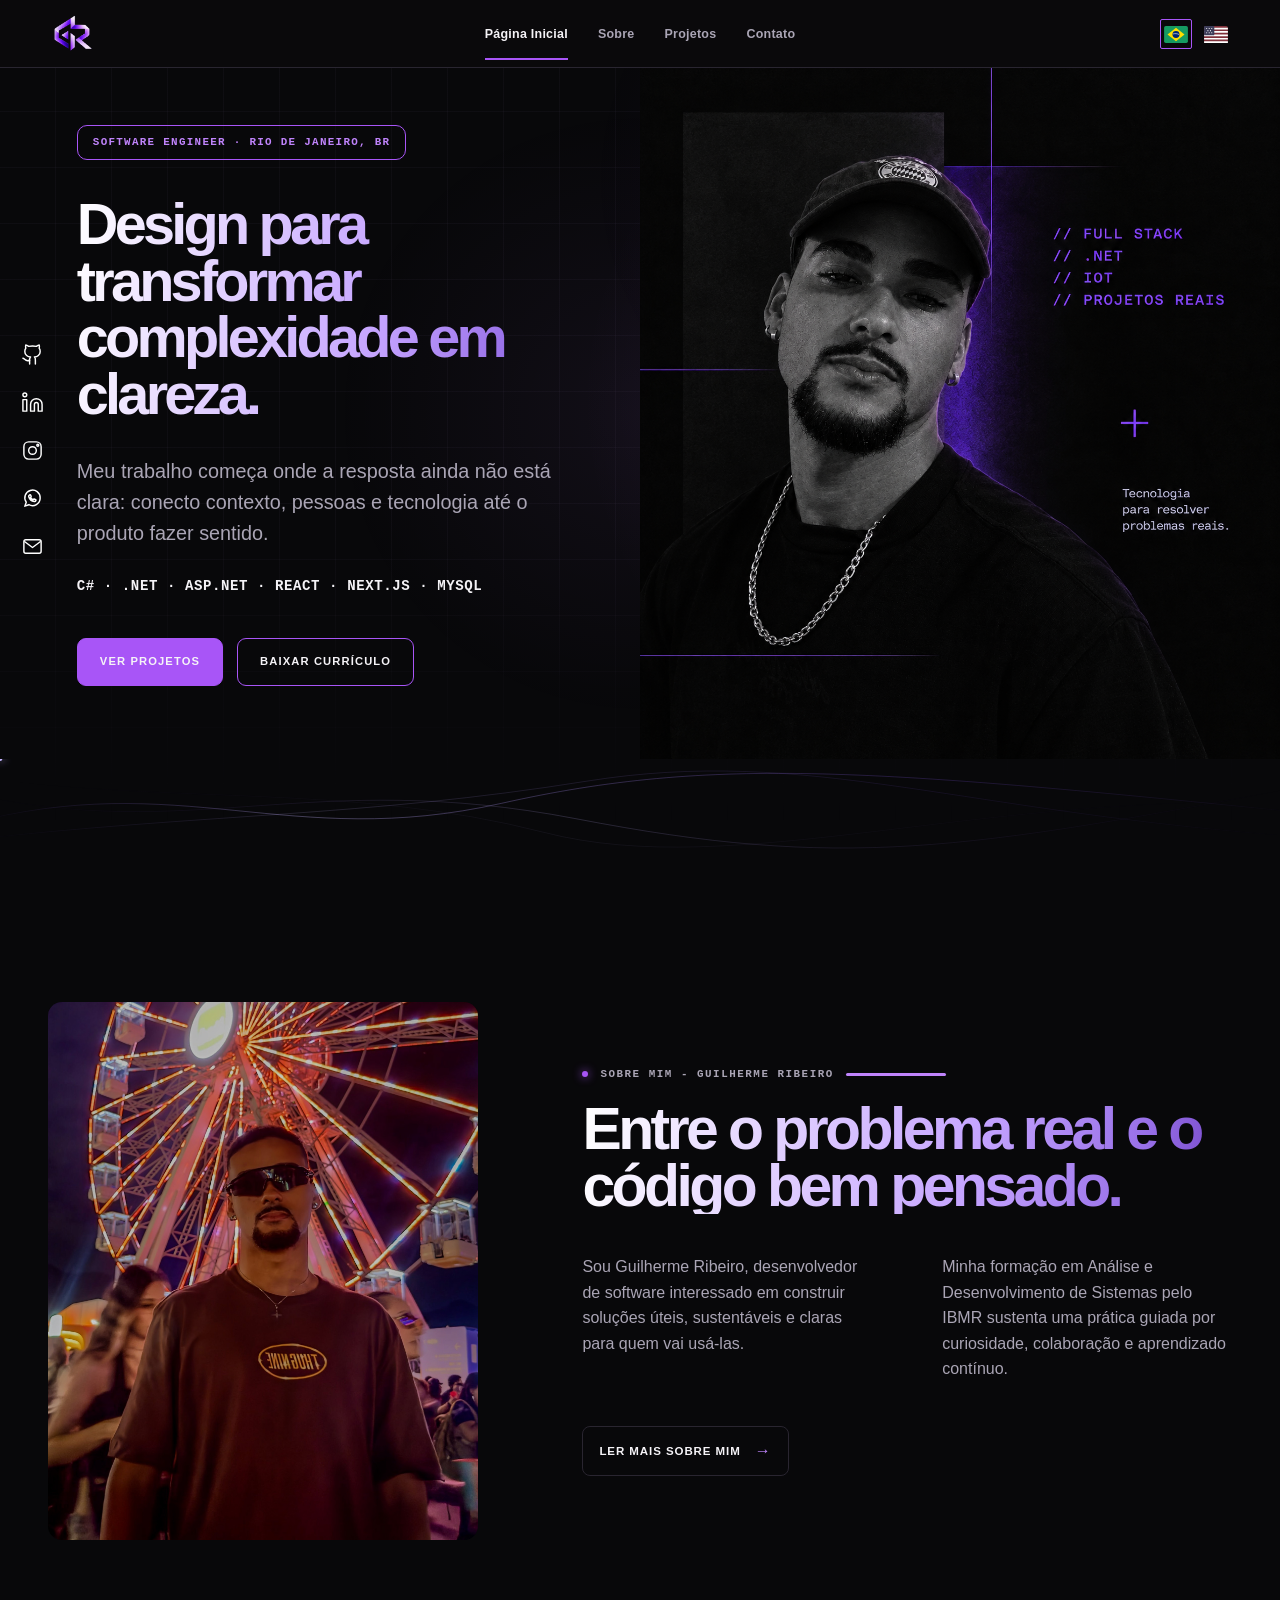
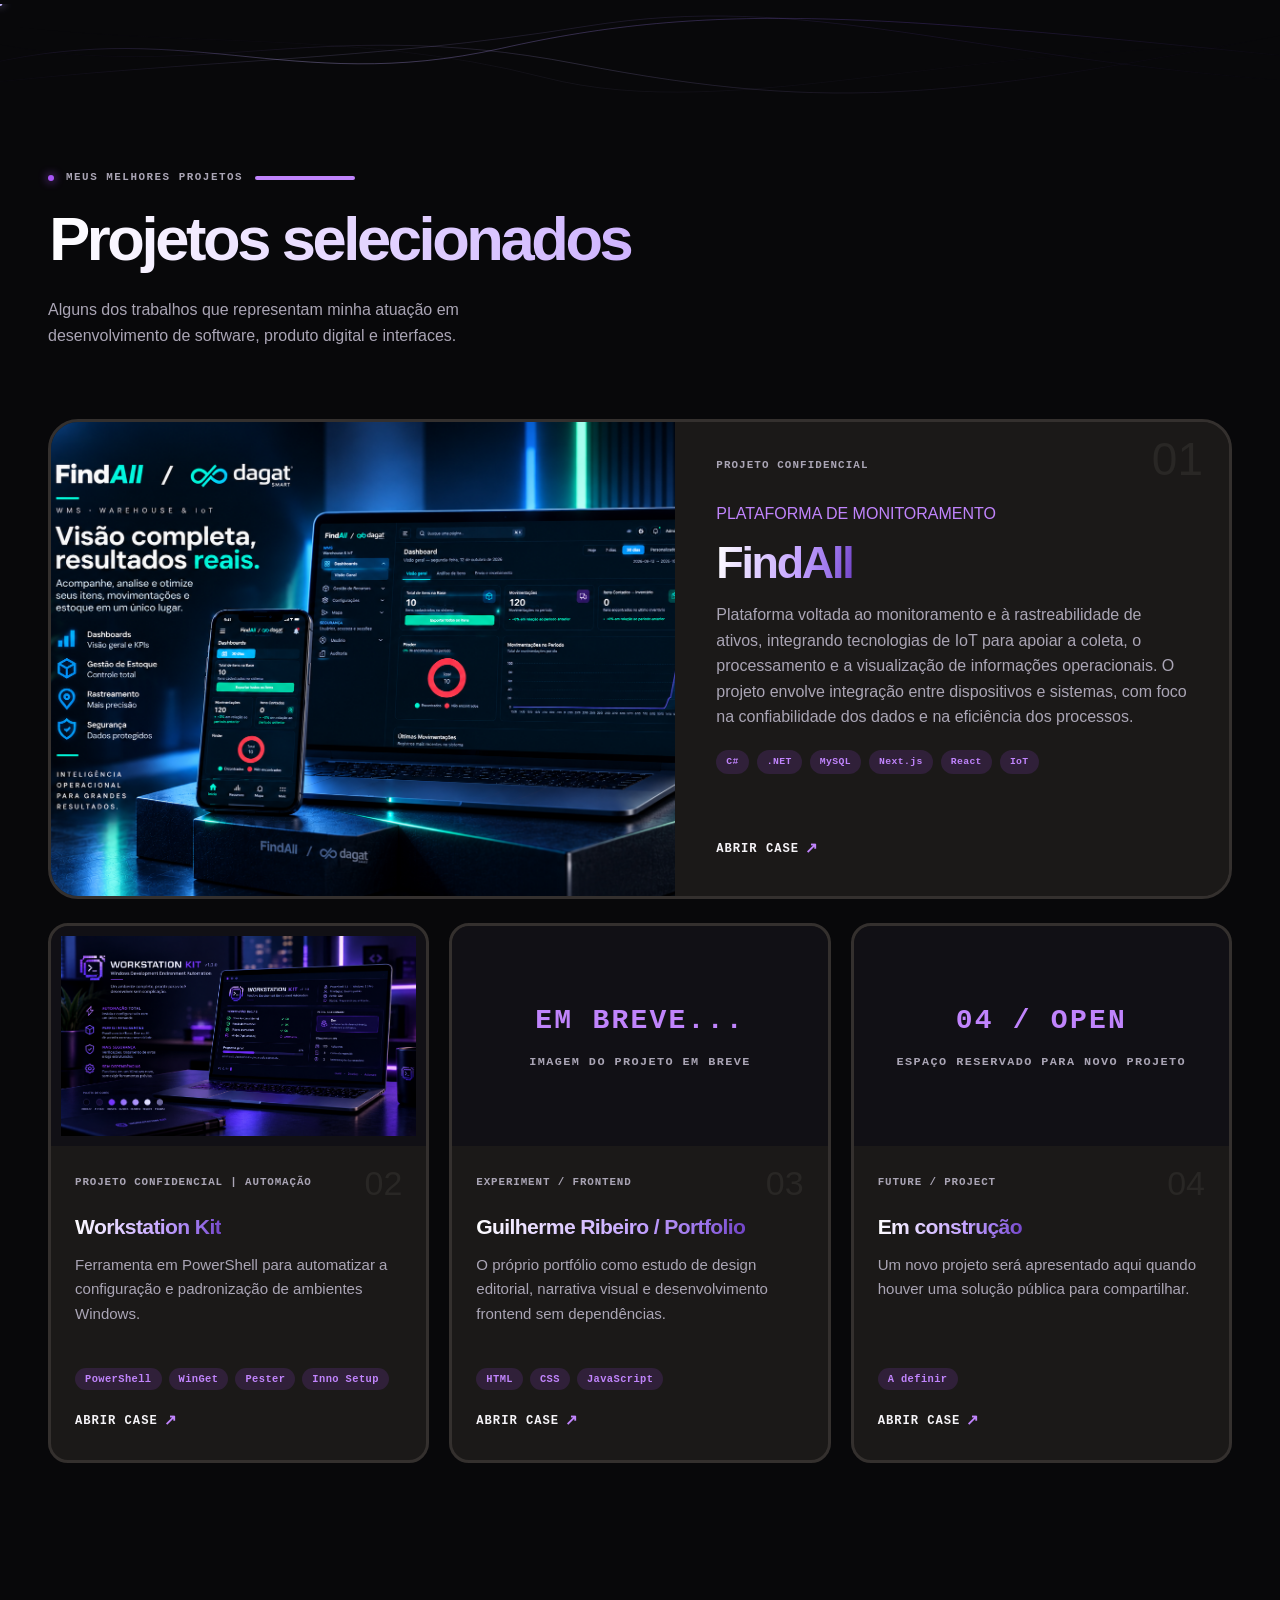
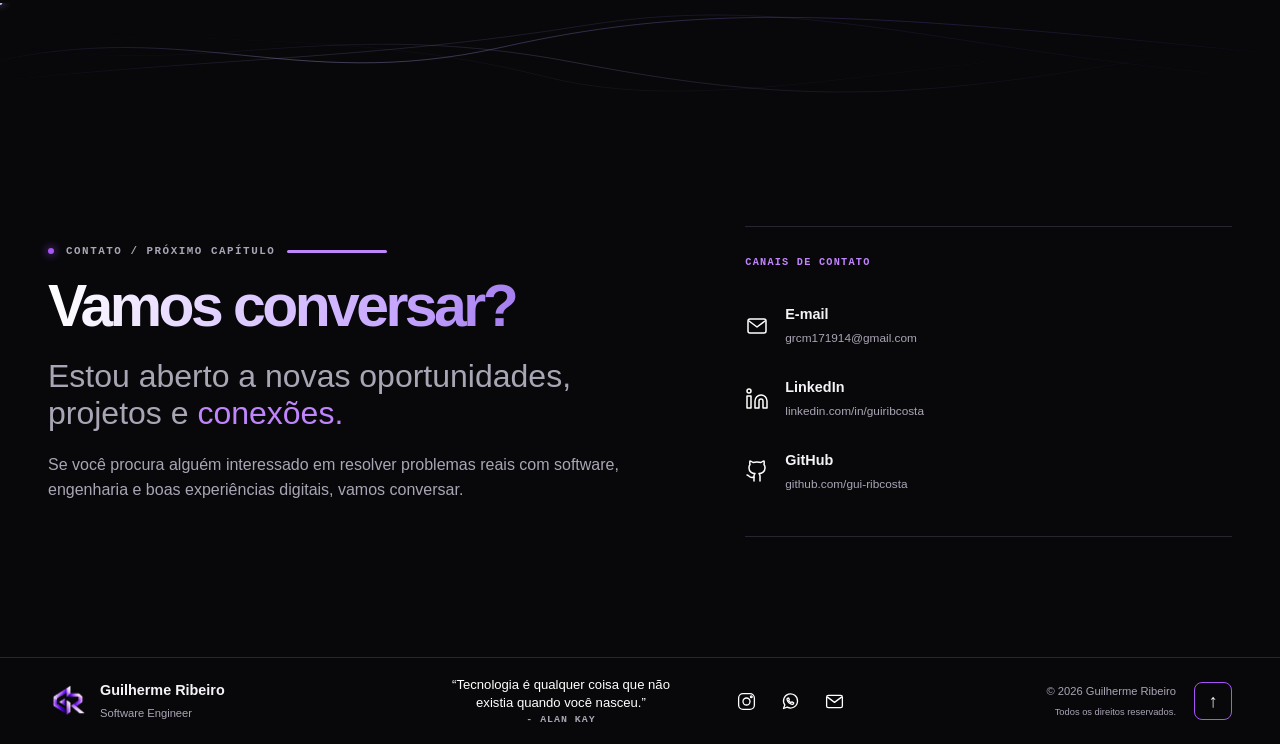
==== index.html @ 0c05c095 "Initial portfolio source" ====
<!doctype html>
<html lang="pt-BR">
<head>
  <meta charset="utf-8">
  <meta name="viewport" content="width=device-width, initial-scale=1">
  <meta name="description" content="Portfólio profissional de Guilherme Ribeiro, desenvolvedor de software.">
  <title>Guilherme Ribeiro | Software Engineer</title>
  <link rel="icon" type="image/png" href="assets/images/logo.png">
  <link rel="stylesheet" href="css/style.css">
</head>
<body>
  <div class="site-shell">
    <div id="top"></div>
    <header class="site-header">
      <a class="brand-logo" href="#inicio" aria-label="GR, início" data-brand-label="brandLabel">
        <img src="assets/images/logo.png" alt="Logo geométrica GR">
      </a>
      <button class="menu-toggle" type="button" aria-expanded="false" aria-controls="main-nav">
        <span class="sr-only" data-i18n="menuLabel">Abrir menu</span>
        <span></span><span></span>
      </button>
      <nav class="main-nav" id="main-nav" aria-label="Navegação principal" data-nav-label="navigationLabel">
        <a class="is-active" href="#inicio" aria-current="location" data-i18n="nav.home">Página Inicial</a>
        <a href="#sobre" data-i18n="nav.about">Sobre</a>
        <a href="#projetos" data-i18n="nav.projects">Projetos</a>
        <a href="#contato" data-i18n="nav.contact">Contato</a>
      </nav>
      <div class="language-switcher" aria-label="Seleção de idioma" data-language-switcher-label="languageSelectorLabel">
        <button class="language-button is-active" type="button" data-language="pt" data-language-label="language.pt" data-language-title="language.ptTitle" aria-label="Português" title="Português" aria-pressed="true">
          <svg class="flag-icon" viewBox="0 0 28 20" aria-hidden="true"><rect width="28" height="20" rx="2" fill="#169B62"/><path d="m14 2 10 8-10 8L4 10 14 2Z" fill="#FFDF00"/><circle cx="14" cy="10" r="4.1" fill="#002776"/><path d="M10.5 9.4c2.2-.8 4.9-.5 7.1.6" fill="none" stroke="#FFF" stroke-width=".7"/></svg><span class="sr-only">PT</span>
        </button>
        <button class="language-button" type="button" data-language="en" data-language-label="language.en" data-language-title="language.enTitle" aria-label="English" title="English" aria-pressed="false">
          <svg class="flag-icon" viewBox="0 0 28 20" aria-hidden="true"><rect width="28" height="20" rx="2" fill="#B22234"/><path d="M0 3h28M0 7h28M0 11h28M0 15h28M0 19h28" stroke="#FFF" stroke-width="2"/><rect width="12" height="11" rx="1" fill="#3C3B6E"/><circle cx="3" cy="3" r=".65" fill="#FFF"/><circle cx="6" cy="3" r=".65" fill="#FFF"/><circle cx="9" cy="3" r=".65" fill="#FFF"/><circle cx="4.5" cy="5.5" r=".65" fill="#FFF"/><circle cx="7.5" cy="5.5" r=".65" fill="#FFF"/><circle cx="3" cy="8" r=".65" fill="#FFF"/><circle cx="6" cy="8" r=".65" fill="#FFF"/><circle cx="9" cy="8" r=".65" fill="#FFF"/></svg><span class="sr-only">EN</span>
        </button>
      </div>
    </header>

    <main>
      <section class="hero section-grid" id="inicio">
        <div class="hero-copy">
          <p class="hero-identification" data-i18n="hero.eyebrow">SOFTWARE ENGINEER · RIO DE JANEIRO, BR</p>
          <h1 class="title-gradient" data-i18n="hero.title">Design para transformar<br>complexidade em <em>clareza.</em></h1>
          <p class="hero-lead" data-i18n="hero.lead">Meu trabalho começa onde a resposta ainda não está clara: conecto contexto, pessoas e tecnologia até o produto fazer sentido.</p>
          <p class="hero-technologies" data-i18n="hero.technologies">C# · .NET · ASP.NET · REACT · NEXT.JS · MYSQL</p>
          <div class="hero-actions">
            <a class="button button-primary" href="#projetos" data-i18n="hero.primary">Ver Projetos</a>
            
<a
  class="button button-secondary"
  href="assets/files/Guilherme_Ribeiro_DevFullStack.pdf"
  download
  data-i18n="hero.secondary"
>
  Baixar Currículo
</a>

          </div>
        </div>
        <div class="hero-photo">
          <img src="assets/images/header.png" alt="Retrato profissional de Guilherme Ribeiro" data-i18n-alt="hero.photoAlt">
        </div>
      </section>

      <div class="section-transition section-transition--energy" aria-hidden="true">
        <svg class="transition-art" viewBox="0 0 1200 120" preserveAspectRatio="none" focusable="false">
          <defs>
            <linearGradient id="energy-line-a" x1="0" y1="0" x2="1" y2="0">
              <stop offset="0" stop-color="#8B5CF6" stop-opacity="0" />
              <stop offset=".25" stop-color="#C4B5FD" stop-opacity=".52" />
              <stop offset=".72" stop-color="#8B5CF6" stop-opacity=".32" />
              <stop offset="1" stop-color="#8B5CF6" stop-opacity="0" />
            </linearGradient>
            <linearGradient id="energy-line-b" x1="0" y1="0" x2="1" y2="0">
              <stop offset="0" stop-color="#4C1D95" stop-opacity="0" />
              <stop offset=".45" stop-color="#C4B5FD" stop-opacity=".34" />
              <stop offset="1" stop-color="#4C1D95" stop-opacity="0" />
            </linearGradient>
            <filter id="energy-glow" x="-20%" y="-100%" width="140%" height="300%">
              <feGaussianBlur stdDeviation="3" />
            </filter>
          </defs>
          <g class="energy-glow" fill="none" stroke="#A78BFA" stroke-width="4" opacity=".12" filter="url(#energy-glow)">
            <path d="M-30 76 C170 10 270 108 470 52 S820 12 1230 64" />
            <path d="M-30 40 C180 100 290 10 540 70 S900 108 1230 30" />
          </g>
          <g class="energy-lines" fill="none" stroke-linecap="round">
            <path class="energy-line energy-line-one" pathLength="1" stroke="url(#energy-line-a)" d="M-30 76 C170 10 270 108 470 52 S820 12 1230 64" />
            <path class="energy-line energy-line-two" pathLength="1" stroke="url(#energy-line-b)" d="M-30 40 C180 100 290 10 540 70 S900 108 1230 30" />
            <path class="energy-line energy-line-three" pathLength="1" stroke="url(#energy-line-a)" d="M-30 95 C190 64 340 68 550 26 S900 64 1230 92" />
            <path class="energy-line energy-line-four" pathLength="1" stroke="url(#energy-line-b)" d="M-30 20 C160 54 330 28 510 86 S920 36 1230 52" />
          </g>
          <circle class="energy-pulse energy-pulse-one" cx="0" cy="0" r="2.2" />
          <circle class="energy-pulse energy-pulse-two" cx="0" cy="0" r="1.7" />
        </svg>
      </div>

      <section class="intro section-grid" id="sobre">
        <div class="intro-photo">
          <img src="assets/images/sobre.jpg" alt="Retrato de Guilherme Ribeiro" data-i18n-alt="about.photoAlt">
        </div>
        <div class="intro-content">
          <p class="eyebrow"><span class="eyebrow-dot" aria-hidden="true"></span><span data-i18n="about.eyebrow">SOBRE MIM - GUILHERME RIBEIRO</span></p>
          <h2 class="title-gradient" data-i18n="about.title">Entre o problema real e o código bem pensado.</h2>
          <div class="intro-columns" id="sobre-detalhes">
            <p data-i18n="about.text1">Sou Guilherme Ribeiro, desenvolvedor de software interessado em construir soluções úteis, sustentáveis e claras para quem vai usá-las.</p>
            <p data-i18n="about.text2">Minha formação em Análise e Desenvolvimento de Sistemas pelo IBMR sustenta uma prática guiada por curiosidade, colaboração e aprendizado contínuo.</p>
          </div>
          <a class="about-more" href="sobre.html" data-i18n="about.more">Ler mais sobre mim <span aria-hidden="true">→</span></a>
        </div>
      </section>

      <div class="section-transition section-transition--network" aria-hidden="true">
        <svg class="transition-art" viewBox="0 0 1200 120" preserveAspectRatio="none" focusable="false">
          <defs>
            <linearGradient id="energy-line-a-network" x1="0" y1="0" x2="1" y2="0"><stop offset="0" stop-color="#8B5CF6" stop-opacity="0" /><stop offset=".25" stop-color="#C4B5FD" stop-opacity=".52" /><stop offset=".72" stop-color="#8B5CF6" stop-opacity=".32" /><stop offset="1" stop-color="#8B5CF6" stop-opacity="0" /></linearGradient>
            <linearGradient id="energy-line-b-network" x1="0" y1="0" x2="1" y2="0"><stop offset="0" stop-color="#4C1D95" stop-opacity="0" /><stop offset=".45" stop-color="#C4B5FD" stop-opacity=".34" /><stop offset="1" stop-color="#4C1D95" stop-opacity="0" /></linearGradient>
          </defs>
          <g class="energy-lines" fill="none" stroke-linecap="round">
            <path class="energy-line energy-line-one" pathLength="1" stroke="url(#energy-line-a-network)" d="M-30 76 C170 10 270 108 470 52 S820 12 1230 64" />
            <path class="energy-line energy-line-two" pathLength="1" stroke="url(#energy-line-b-network)" d="M-30 40 C180 100 290 10 540 70 S900 108 1230 30" />
            <path class="energy-line energy-line-three" pathLength="1" stroke="url(#energy-line-a-network)" d="M-30 95 C190 64 340 68 550 26 S900 64 1230 92" />
            <path class="energy-line energy-line-four" pathLength="1" stroke="url(#energy-line-b-network)" d="M-30 20 C160 54 330 28 510 86 S920 36 1230 52" />
          </g>
          <circle class="energy-pulse energy-pulse-one" cx="0" cy="0" r="2.2" />
          <circle class="energy-pulse energy-pulse-two" cx="0" cy="0" r="1.7" />
        </svg>
      </div>

      <section class="projects section-grid" id="projetos">
        <div class="projects-heading">
          <div>
            <p class="eyebrow"><span class="eyebrow-dot" aria-hidden="true"></span><span data-i18n="projects.eyebrow">MEUS MELHORES PROJETOS</span></p>
            <h2 class="title-gradient" data-i18n="projects.title">Projetos <em>selecionados</em></h2>
            <p class="projects-intro" data-i18n="projects.intro">Alguns dos trabalhos que representam minha atuação em desenvolvimento de software, produto digital e interfaces.</p>
          </div>
        </div>
        <article class="project-feature">
          <a class="project-card-overlay" href="projetos/findall.html" data-i18n-aria="projects.findall.cardLink" aria-label="Abrir estudo de caso do FindAll"></a>
          <div class="project-cover project-cover-logo">
            <img src="assets/images/findall_logo.png" alt="Logo FindAll" data-i18n-alt="projects.findall.imageAlt">
          </div>
          <div class="project-feature-info">
            <span class="project-feature-number" aria-hidden="true">01</span>
            <div class="project-top"><span data-i18n="projects.findall.category">PROJETO CONFIDENCIAL</span></div>
            <p class="project-label" data-i18n="projects.findall.label">PLATAFORMA DE MONITORAMENTO E RASTREABILIDADE</p>
            <h3 class="title-gradient" data-i18n="projects.findall.title">FindAll</h3>
            <p class="project-description" data-i18n="projects.findall.description">Plataforma voltada ao monitoramento e à rastreabilidade de ativos, integrando tecnologias de IoT para apoiar a coleta, o processamento e a visualização de informações operacionais. O projeto envolve integração entre dispositivos e sistemas, com foco na confiabilidade dos dados e na eficiência dos processos.</p>
            <div class="project-tags"><span>C#</span><span>.NET</span><span>MySQL</span><span>Next.js</span><span>React</span><span>IoT</span></div>
            <a class="project-link project-case-link" href="projetos/findall.html" data-i18n="projects.findall.caseLink">Abrir case <span class="case-arrow" aria-hidden="true">↗</span></a>
          </div>
        </article>
        <div class="project-list">
          <article class="project-card">
            <div class="project-cover">
              <img
                src="assets/images/workstation_002.png"
                alt="Logo do Workstation Kit"
                data-i18n-alt="projects.workstation.imageAlt"
                loading="lazy"
              >
            </div>
            <div class="project-top">
              <span data-i18n="projects.workstation.category">PROJETO CONFIDENCIAL | AUTOMAÇÃO</span>
              <span class="project-card-number">02</span>
            </div>
            <h3 class="title-gradient" data-i18n="projects.workstation.title">Workstation Kit</h3>
            <p class="project-description" data-i18n="projects.workstation.description">
              Ferramenta em PowerShell para automatizar a configuração e padronização de ambientes Windows.
            </p>
            <div class="project-tags" aria-label="Tecnologias utilizadas" data-i18n-aria="projects.tagsAria">
              <span>PowerShell</span>
              <span>WinGet</span>
              <span>Pester</span>
              <span>Inno Setup</span>
            </div>
            <a class="project-link project-case-link" href="projetos/workstation.html" aria-label="Abrir case" data-i18n="projects.caseLink" data-i18n-aria="projects.caseLink">Abrir case <span class="case-arrow" aria-hidden="true">↗</span></a>
          </article>
          <article class="project-card">
            <div class="project-cover project-cover-placeholder"><span class="cover-mark">EM BREVE...</span><span data-i18n="projects.imagePending">Imagem do projeto em breve</span></div>
            <div class="project-top"><span data-i18n="projects.portfolio.category">EXPERIMENT / FRONTEND</span><span class="project-card-number">03</span></div>
            <h3 class="title-gradient" data-i18n="projects.portfolio.title">Em Breve</h3>
            <p class="project-description" data-i18n="projects.portfolio.description">Em breve</p>
            <div class="project-tags" aria-label="Tecnologias utilizadas" data-i18n-aria="projects.tagsAria"><span>HTML</span><span>CSS</span><span>JavaScript</span></div>
            <a class="project-link project-case-link" href="projetos/workstation.html" aria-label="Abrir case" data-i18n="projects.caseLink" data-i18n-aria="projects.caseLink">Abrir case <span class="case-arrow" aria-hidden="true">↗</span></a>
          </article>
          <article class="project-card">
            <div class="project-cover project-cover-placeholder"><span class="cover-mark">04 / OPEN</span><span data-i18n="projects.futureImage">Espaço reservado para novo projeto</span></div>
            <div class="project-top"><span data-i18n="projects.future.category">FUTURE / PROJECT</span><span class="project-card-number">04</span></div>
            <h3 class="title-gradient" data-i18n="projects.future.title">Em construção</h3>
            <p class="project-description" data-i18n="projects.future.description">Um novo projeto será apresentado aqui quando houver uma solução pública para compartilhar.</p>
            <div class="project-tags" aria-label="Tecnologias utilizadas" data-i18n-aria="projects.tagsAria"><span data-i18n="projects.future.tag">A definir</span></div>
            <a class="project-link project-case-link" href="#" aria-label="Abrir case" data-i18n="projects.caseLink" data-i18n-aria="projects.caseLink">Abrir case <span class="case-arrow" aria-hidden="true">↗</span></a>
          </article>
        </div>
      </section>

      <div class="section-transition section-transition--topography" aria-hidden="true">
        <svg class="transition-art" viewBox="0 0 1200 120" preserveAspectRatio="none" focusable="false">
          <defs>
            <linearGradient id="energy-line-a-topography" x1="0" y1="0" x2="1" y2="0"><stop offset="0" stop-color="#8B5CF6" stop-opacity="0" /><stop offset=".25" stop-color="#C4B5FD" stop-opacity=".52" /><stop offset=".72" stop-color="#8B5CF6" stop-opacity=".32" /><stop offset="1" stop-color="#8B5CF6" stop-opacity="0" /></linearGradient>
            <linearGradient id="energy-line-b-topography" x1="0" y1="0" x2="1" y2="0"><stop offset="0" stop-color="#4C1D95" stop-opacity="0" /><stop offset=".45" stop-color="#C4B5FD" stop-opacity=".34" /><stop offset="1" stop-color="#4C1D95" stop-opacity="0" /></linearGradient>
          </defs>
          <g class="energy-lines" fill="none" stroke-linecap="round">
            <path class="energy-line energy-line-one" pathLength="1" stroke="url(#energy-line-a-topography)" d="M-30 76 C170 10 270 108 470 52 S820 12 1230 64" />
            <path class="energy-line energy-line-two" pathLength="1" stroke="url(#energy-line-b-topography)" d="M-30 40 C180 100 290 10 540 70 S900 108 1230 30" />
            <path class="energy-line energy-line-three" pathLength="1" stroke="url(#energy-line-a-topography)" d="M-30 95 C190 64 340 68 550 26 S900 64 1230 92" />
            <path class="energy-line energy-line-four" pathLength="1" stroke="url(#energy-line-b-topography)" d="M-30 20 C160 54 330 28 510 86 S920 36 1230 52" />
          </g>
          <circle class="energy-pulse energy-pulse-one" cx="0" cy="0" r="2.2" />
          <circle class="energy-pulse energy-pulse-two" cx="0" cy="0" r="1.7" />
        </svg>
      </div>

      <section class="contact section-grid" id="contato">
        <div class="contact-content">
          <p class="eyebrow"><span class="eyebrow-dot" aria-hidden="true"></span><span data-i18n="contact.eyebrow">CONTATO / PRÓXIMO CAPÍTULO</span></p>
          <h2 class="title-gradient" data-i18n="contact.title">Vamos <em>conversar?</em></h2>
          <p class="contact-lead" data-i18n="contact.lead">Estou aberto a novas oportunidades, projetos e <em>conexões.</em></p>
          <p data-i18n="contact.text">Se você procura alguém interessado em resolver problemas reais com software, engenharia e boas experiências digitais, vamos conversar.</p>
        </div>
        <div class="contact-details">
          <p class="contact-details-label" data-i18n="contact.channels">CANAIS DE CONTATO</p>
          <a class="contact-item" href="mailto:grcm171914@gmail.com" aria-label="E-mail">
            <svg viewBox="0 0 24 24" aria-hidden="true"><rect x="3" y="5" width="18" height="14" rx="2"/><path d="m4 7 8 6 8-6"/></svg>
            <span><strong data-i18n="contact.email">E-mail</strong><small>grcm171914@gmail.com</small></span>
          </a>
          <a class="contact-item" href="https://www.linkedin.com/in/guiribcosta" target="_blank" rel="noopener noreferrer" aria-label="LinkedIn">
            <svg viewBox="0 0 24 24" aria-hidden="true"><path d="M16 8a6 6 0 0 1 6 6v7h-4v-7a2 2 0 0 0-2-2 2 2 0 0 0-2 2v7h-4v-7a6 6 0 0 1 6-6z"/><rect x="2" y="9" width="4" height="12"/><circle cx="4" cy="4" r="2"/></svg>
            <span><strong>LinkedIn</strong><small>linkedin.com/in/guiribcosta</small></span>
          </a>
          <a class="contact-item" href="https://github.com/gui-ribcosta" target="_blank" rel="noopener noreferrer" aria-label="GitHub">
            <svg viewBox="0 0 24 24" aria-hidden="true"><path d="M15 22v-4a4.8 4.8 0 0 0-1-3.5c3 0 6-2 6-5.5.08-1.25-.27-2.48-1-3.5.28-1.15.28-2.35 0-3.5 0 0-1 0-3 1.5-2.64-.5-5.36-.5-8 0C6 2 5 2 5 2c-.3 1.15-.3 2.35 0 3.5A5.403 5.403 0 0 0 4 9c0 3.5 3 5.5 6 5.5-.39.49-.68 1.05-.85 1.65-.17.6-.22 1.23-.15 1.85v4"/><path d="M9 18c-4.51 2-5-2-7-2"/></svg>
            <span><strong>GitHub</strong><small>github.com/gui-ribcosta</small></span>
          </a>
        </div>
      </section>
    </main>

<aside class="social-rail" aria-label="Redes e contato">
  <a class="social-rail-link"
     href="https://github.com/gui-ribcosta"
     target="_blank"
     rel="noopener noreferrer"
     aria-label="GitHub"
     data-tooltip="GitHub">
    <svg viewBox="0 0 24 24" aria-hidden="true">
      <path d="M15 22v-4a4.8 4.8 0 0 0-1-3.5c3 0 6-2 6-5.5.08-1.25-.27-2.48-1-3.5.28-1.15.28-2.35 0-3.5 0 0-1 0-3 1.5-2.64-.5-5.36-.5-8 0C6 2 5 2 5 2c-.3 1.15-.3 2.35 0 3.5A5.403 5.403 0 0 0 4 9c0 3.5 3 5.5 6 5.5-.39.49-.68 1.05-.85 1.65-.17.6-.22 1.23-.15 1.85v4"/>
      <path d="M9 18c-4.51 2-5-2-7-2"/>
    </svg>
  </a>

  <a class="social-rail-link"
     href="https://www.linkedin.com/in/guiribcosta"
     target="_blank"
     rel="noopener noreferrer"
     aria-label="LinkedIn"
     data-tooltip="LinkedIn">
    <svg viewBox="0 0 24 24" aria-hidden="true">
      <path d="M16 8a6 6 0 0 1 6 6v7h-4v-7a2 2 0 0 0-2-2 2 2 0 0 0-2 2v7h-4v-7a6 6 0 0 1 6-6z"/>
      <rect x="2" y="9" width="4" height="12"/>
      <circle cx="4" cy="4" r="2"/>
    </svg>
  </a>

  <a class="social-rail-link"
     href="https://www.instagram.com/gui_ribecosta/"
     target="_blank"
     rel="noopener noreferrer"
     aria-label="Instagram"
     data-tooltip="Instagram">
    <svg viewBox="0 0 24 24" aria-hidden="true">
      <rect x="3" y="3" width="18" height="18" rx="5"/>
      <circle cx="12" cy="12" r="4"/>
      <circle cx="17.5" cy="6.5" r="1"/>
    </svg>
  </a>

  <a class="social-rail-link"
     href="https://wa.me/5521980417869"
     target="_blank"
     rel="noopener noreferrer"
     aria-label="WhatsApp"
     data-tooltip="WhatsApp">
    <svg viewBox="0 0 24 24" aria-hidden="true">
      <path d="M20 11.5a8 8 0 0 1-11.8 7L4 20l1.5-4.1A8 8 0 1 1 20 11.5Z"/>
      <path d="M9 8.5c.3-.5.6-.5.9-.5l.7 1.7c.1.3 0 .5-.2.7l-.5.5c.7 1.2 1.4 1.8 2.6 2.4l.5-.6c.2-.2.4-.3.7-.2l1.7.8c.3.1.3.4.2.7-.3.9-1 1.3-1.8 1.2-2.4-.3-5-2.7-5.8-5.3-.2-.7.2-1.2 1-1.7Z"/>
    </svg>
  </a>

  <a class="social-rail-link"
     href="mailto:grcm171914@gmail.com"
     target="_blank"
     rel="noopener noreferrer"
     aria-label="E-mail"
     data-tooltip="E-mail">
    <svg viewBox="0 0 24 24" aria-hidden="true">
      <rect x="3" y="5" width="18" height="14" rx="2"/>
      <path d="m4 7 8 6 8-6"/>
    </svg>
  </a>
</aside>

    <footer class="site-footer">
      <div class="footer-identity">
        <a class="footer-logo" href="#inicio" aria-label="GR, início">
          <img src="assets/images/logo.png" alt="Logo geométrica GR">
        </a>
        <div>
          <strong>Guilherme Ribeiro</strong>
          <span data-i18n="footer.role">Software Engineer</span>
        </div>
      </div>
      <div class="footer-center">
        <div class="footer-quote-wrap">
          <p class="footer-quote" data-i18n="footer.quote">“Tecnologia é qualquer coisa que não<br>existia quando você nasceu.”</p>
          <span class="footer-quote-author">- Alan Kay</span>
        </div>
        <div class="footer-socials" aria-label="Redes e contato">
          <a class="social-link"
             href="https://www.instagram.com/gui_ribecosta/"
             target="_blank"
             rel="noopener noreferrer"
             aria-label="Instagram"
             data-tooltip="Instagram">
            <svg viewBox="0 0 24 24" aria-hidden="true"><rect x="3" y="3" width="18" height="18" rx="5"/><circle cx="12" cy="12" r="4"/><circle cx="17.5" cy="6.5" r="1"/></svg>
          </a>
          <a class="social-link"
             href="https://wa.me/5521980417869"
             target="_blank"
             rel="noopener noreferrer"
             aria-label="WhatsApp"
             data-tooltip="WhatsApp">
            <svg viewBox="0 0 24 24" aria-hidden="true"><path d="M20 11.5a8 8 0 0 1-11.8 7L4 20l1.5-4.1A8 8 0 1 1 20 11.5Z"/><path d="M9 8.5c.3-.5.6-.5.9-.5l.7 1.7c.1.3 0 .5-.2.7l-.5.5c.7 1.2 1.4 1.8 2.6 2.4l.5-.6c.2-.2.4-.3.7-.2l1.7.8c.3.1.3.4.2.7-.3.9-1 1.3-1.8 1.2-2.4-.3-5-2.7-5.8-5.3-.2-.7.2-1.2 1-1.7Z"/></svg>
          </a>
          <a class="social-link"
             href="mailto:grcm171914@gmail.com"
             target="_blank"
             rel="noopener noreferrer"
             aria-label="E-mail"
             data-tooltip="E-mail">
            <svg viewBox="0 0 24 24" aria-hidden="true"><rect x="3" y="5" width="18" height="14" rx="2"/><path d="m4 7 8 6 8-6"/></svg>
          </a>
        </div>
      </div>
      <div class="footer-legal">
        <div><span>© 2026 Guilherme Ribeiro</span><small data-i18n="footer.reserved">Todos os direitos reservados.</small></div>
        <a class="back-to-top" href="#top" aria-label="Voltar ao topo" data-i18n-aria="footer.back"><span aria-hidden="true">↑</span></a>
      </div>
    </footer>
  </div>
  <script src="js/script.js"></script>
</body>
</html>
---- css/style.css ----
:root {
  --bg: #08080A;
  --bg-secondary: #101014;
  --surface: #14131A;
  --text: #F5F3F7;
  --text-muted: #AAA5B5;
  --purple: #A855F7;
  --purple-light: #C084FC;
  --purple-dark: #7C3AED;
  --border: #292530;
  --grid-size: 56px;
  --grid-line: rgba(92, 80, 108, .16);
  --font-display: "Manrope", "Segoe UI", Arial, sans-serif;
  --font-body: "Inter", "Segoe UI", Arial, sans-serif;
  --font-mono: "JetBrains Mono", "Courier New", monospace;
  --text-xl: clamp(2.8rem, 6vw, 6.1rem);
  --text-lg: clamp(2rem, 3.5vw, 3rem);
  --text-md: clamp(1.35rem, 2.5vw, 2rem);
  --text-body: 1rem;
  --text-meta: .68rem;
  --max-width: 1280px;
  --header-height: 68px;
  --transition-height: clamp(84px, 8vw, 104px);
  --transition-line-opacity: .46;
}

* { box-sizing: border-box; }
html { scroll-behavior: smooth; scroll-padding-top: calc(var(--header-height) + 16px); }
#inicio,
#sobre,
#projetos,
#contato,
main > section,
.case-cover,
.case-section,
.about-hero,
.about-section,
.about-future,
.about-closing {
  scroll-margin-top: calc(var(--header-height) + 24px);
}
#top {
  scroll-margin-top: 0;
}
body { margin: 0; background: var(--bg); color: var(--text); font-family: var(--font-body); font-size: var(--text-body); line-height: 1.6; }
body::before { content: ""; position: fixed; inset: 0; pointer-events: none; z-index: 0; background-image: repeating-linear-gradient(to right, transparent 0, transparent calc(var(--grid-size) - 1px), var(--grid-line) var(--grid-size)), repeating-linear-gradient(to bottom, transparent 0, transparent calc(var(--grid-size) - 1px), var(--grid-line) var(--grid-size)); mask-image: linear-gradient(to bottom, black 0%, black 58%, transparent 92%); }
body::after { content: ""; position: fixed; top: -20vh; right: -15vw; width: 70vw; height: 80vh; pointer-events: none; z-index: 0; background: radial-gradient(ellipse, rgba(124, 58, 237, .11), transparent 68%); }
a { color: inherit; text-decoration: none; }
button { color: inherit; font: inherit; }
.site-shell { min-width: 0; position: relative; z-index: 1; overflow-x: clip; }
.site-header, main > section, .site-footer { max-width: var(--max-width); margin: 0 auto; padding-left: 48px; padding-right: 48px; }
.site-header { height: var(--header-height); display: grid; grid-template-columns: 1fr auto 1fr; align-items: center; position: sticky; top: 0; isolation: isolate; background: #0A090B; z-index: 10; }
.site-header::before { content: ""; position: absolute; top: 0; bottom: 0; left: 50%; width: 100vw; background: #0A090B; transform: translateX(-50%); pointer-events: none; z-index: -1; }
.site-header::after { content: ""; position: absolute; left: 50%; bottom: 0; width: 100vw; height: 1px; background: var(--border); transform: translateX(-50%); pointer-events: none; }
.brand-logo { width: 48px; height: 48px; display: flex; align-items: center; justify-content: flex-start; }
.brand-logo img { width: 100%; height: 100%; display: block; object-fit: contain; }
.monogram { font: 700 1.15rem/1 Arial, sans-serif; letter-spacing: -.08em; }
.monogram span, .section-marker span, .button span { color: var(--purple-light); }
.main-nav { grid-column: 2; display: flex; gap: 30px; justify-content: center; white-space: nowrap; }
.main-nav a, .language-button, .language-switcher { color: var(--text-muted); font: 700 .67rem/1 Arial, sans-serif; letter-spacing: .1em; text-transform: uppercase; }
.main-nav a { position: relative; padding: 8px 0; color: var(--text-muted); font: 600 .78rem/1 Arial, sans-serif; letter-spacing: .02em; }
.main-nav a::after { content: ""; position: absolute; left: 50%; bottom: -12px; width: 0; height: 2px; background: var(--purple); transform: translateX(-50%); transition: width .2s ease; }
.main-nav a { text-transform: none; }
.main-nav a.is-active { color: var(--text); }
.main-nav a.is-active::after { left: 0; width: 100%; transform: none; }
.main-nav a:hover, .main-nav a:focus-visible { color: var(--text); }
.language-switcher { grid-column: 3; justify-self: end; display: flex; gap: 8px; align-items: center; }
.language-button { width: 32px; height: 30px; display: grid; place-items: center; background: none; border: 1px solid transparent; border-radius: 2px; cursor: pointer; padding: 0; line-height: 1; filter: grayscale(.45); transition: border-color .2s ease, filter .2s ease, transform .2s ease; }
.flag-icon { width: 24px; height: 17px; display: block; }
.language-button:hover, .language-button:focus-visible { filter: grayscale(0); transform: translateY(-1px); }
.language-button.is-active { border-color: var(--purple); filter: grayscale(0); }
.menu-toggle { display: none; background: none; border: 0; }
.section-grid { position: relative; }
.section-transition {
  position: relative;
  z-index: 0;
  width: 100%;
  height: var(--transition-height);
  overflow: hidden;
  pointer-events: none;
  opacity: 0;
  isolation: isolate;
  transition: opacity 1.2s ease;
}
.section-transition.is-visible { opacity: 1; }
.transition-art {
  position: absolute;
  inset: 0;
  width: 100%;
  height: 100%;
  display: block;
  overflow: visible;
}
.energy-lines { opacity: .82; }
.energy-line { stroke-width: .8; }
.energy-line-one { animation: energy-drift 18s ease-in-out infinite; }
.energy-line-two { stroke-width: .7; animation: energy-drift-reverse 23s ease-in-out infinite; }
.energy-line-three { stroke-width: .6; opacity: .62; animation: energy-drift 27s ease-in-out infinite reverse; }
.energy-line-four { stroke-width: .5; opacity: .48; animation: energy-drift-reverse 31s ease-in-out infinite reverse; }
.energy-glow { display: none; }
.energy-pulse { fill: #C4B5FD; filter: drop-shadow(0 0 5px rgba(196,181,253,.8)); }
.energy-pulse-one { animation: energy-pulse-one 13s linear infinite; }
.energy-pulse-two { animation: energy-pulse-two 17s linear 3s infinite; }
.hero { width: 100%; max-width: var(--max-width); margin: 0 auto; min-width: 0; display: grid; grid-template-columns: minmax(0, 1fr) minmax(0, 1fr); align-items: stretch; gap: 0; padding-left: 0; padding-right: 0; position: relative; isolation: isolate; background: radial-gradient(circle at 74% 48%, rgba(168, 85, 247, .13), transparent 36%); }
.hero::before { content: ""; position: absolute; inset: 0; pointer-events: none; background: radial-gradient(circle at 50% 50%, rgba(192, 132, 252, .06), transparent 42%); z-index: -1; }
.hero-copy { min-width: 0; max-width: none; padding: 48px clamp(28px, 5vw, 72px) 64px clamp(32px, 6vw, 96px); display: flex; flex-direction: column; justify-content: center; position: relative; z-index: 1; }
.hero-identification { width: fit-content; max-width: 100%; margin: 0 0 36px; padding: 10px 15px; border: 1px solid var(--purple); border-radius: 10px; color: var(--purple-light); font: 700 var(--text-meta)/1.2 var(--font-mono); letter-spacing: .12em; text-transform: uppercase; }
.eyebrow, .technical-label, .section-marker, .visual-index, .project-top, .timeline-meta { font: 700 var(--text-meta)/1.4 var(--font-mono); letter-spacing: .14em; text-transform: uppercase; color: var(--text-muted); }

.eyebrow-dot {
  width: 6px;
  height: 6px;
  display: inline-block;
  border-radius: 50%;
  background: var(--purple);
  box-shadow: 0 0 10px var(--purple);
  flex-shrink: 0;
  vertical-align: middle;
}

.eyebrow,
.about-eyebrow,
.about-section-label,
.case-cover-identification,
.case-section-label {
  display: flex;
  align-items: center;
  flex-wrap: nowrap;
  gap: 12px;
  width: fit-content;
  max-width: 100%;
}

.eyebrow::after,
.about-eyebrow::after,
.about-section-label::after,
.case-cover-identification::after,
.case-section-label::after {
  content: "";
  display: inline-block;
  width: clamp(50px, 9vw, 100px);
  height: 3.5px;
  background: var(--purple-light);
  border-radius: 2px;
  flex-shrink: 1;
}

.projects-heading .eyebrow {
  margin-bottom: 18px;
}
h1, h2, h3, p { margin-top: 0; }
h1, h2, h3 { font-family: var(--font-display); }
h1, h2 { font-weight: 700; letter-spacing: -.06em; }
.title-gradient { color: var(--text); background: linear-gradient(100deg, #FFFFFF 0%, #E1D0FF 30%, #C5A4FF 60%, #9870E8 85%, #7042C5 100%); -webkit-background-clip: text; background-clip: text; -webkit-text-fill-color: transparent; }
.title-gradient em { color: inherit; font-style: normal; }
@supports not (background-clip: text) {
  .title-gradient { color: var(--text); background: none; -webkit-text-fill-color: currentColor; }
}
h1 { max-width: 1000px; margin: 0 0 34px; font-size: clamp(2.85rem, 4.5vw, 4.1rem); font-weight: 700; line-height: .98; letter-spacing: -.065em; }
.hero-lead { max-width: 680px; margin-bottom: 27px; color: var(--text-muted); font-size: clamp(1.1rem, 1.55vw, 1.25rem); line-height: 1.55; }
.hero-technologies { margin-bottom: 40px; color: var(--text); font: 700 clamp(.76rem, 1.1vw, .9rem)/1.6 var(--font-mono); letter-spacing: .04em; }
.hero-actions { display: flex; gap: 14px; align-items: center; }
.button { display: inline-flex; align-items: center; gap: 22px; min-height: 48px; font-size: .7rem; font-weight: 700; letter-spacing: .1em; text-transform: uppercase; transition: transform .25s ease, background .25s ease, color .25s ease; }
.button:hover, .button:focus-visible { transform: translateY(-3px); }
.button-primary { padding: 0 19px; background: var(--purple); color: #110c18; }
.button-primary:hover, .button-primary:focus-visible { background: var(--purple-light); }
.hero .button-primary { padding: 0 22px; color: var(--text); border: 1px solid var(--purple); border-radius: 9px; }
.button-secondary { padding: 0 22px; background: transparent; color: var(--text); border: 1px solid var(--purple); }
.hero .button-secondary { border-radius: 9px; }
.button-secondary:hover, .button-secondary:focus-visible { background: rgba(168, 85, 247, .12); }
.button-secondary:disabled { cursor: not-allowed; opacity: .72; }
.hero-photo { width: 100%; min-width: 0; display: flex; align-items: stretch; padding: 0; }
.hero-photo img { width: 100%; max-width: 100%; height: auto; min-width: 0; min-height: 0; display: block; border: 0; border-radius: 0; object-fit: cover; object-position: center 38%; aspect-ratio: 1 / 1.08; }
.hero-visual { min-height: 620px; display: grid; place-items: center; position: relative; }
.orbital-art { width: min(100%, 620px); animation: breathe 7s ease-in-out infinite; }
.orbit { fill: none; stroke: var(--border); stroke-width: 1; }
.orbit-one { stroke: var(--purple-dark); stroke-dasharray: 3 12; }
.orbit-two { stroke: #453755; stroke-dasharray: 1 8; }
.orbit-three { stroke: #49375a; }
.crosshair { stroke: var(--border); stroke-width: 1; stroke-dasharray: 3 7; }
.orbit-dot { fill: var(--purple-light); filter: drop-shadow(0 0 10px var(--purple)); transform-origin: 310px 310px; animation: orbit 12s linear infinite; }
.orbit-dot-secondary { fill: var(--purple-dark); animation-duration: 18s; animation-direction: reverse; }
.orbital-monogram { fill: var(--text); font: 700 3.5rem Arial, sans-serif; letter-spacing: -.12em; }
.orbital-monogram span { fill: var(--purple-light); }
.orbital-caption { fill: var(--text-muted); font: 700 .5rem Arial, sans-serif; letter-spacing: .22em; }
.technical-label { position: absolute; }
.label-top { top: 16%; right: 8%; }
.label-bottom { bottom: 15%; left: 0; writing-mode: vertical-rl; transform: rotate(180deg); }
.visual-index { position: absolute; right: 7%; bottom: 10%; color: var(--purple-light); }
.visual-index span { color: var(--text-muted); margin: 0 8px; }
.intro, .contact { display: grid; grid-template-columns: 180px minmax(0, 1fr); gap: 70px; padding-top: clamp(100px, 11vw, 150px); padding-bottom: clamp(56px, 5vw, 76px); }
.intro { grid-template-columns: minmax(280px, .42fr) minmax(0, .58fr); gap: clamp(40px, 5vw, 64px); align-items: center; }
.intro-photo { min-width: 0; width: 100%; max-width: 430px; justify-self: start; }
.intro-photo img { width: 100%; aspect-ratio: 4 / 5; display: block; border-radius: 14px; object-fit: cover; object-position: center 35%; }
.section-marker { padding-top: 8px; color: var(--text-muted); }
.intro-content { min-width: 0; max-width: 940px; }
.intro-content h2, .contact-content h2 { max-width: 760px; font-size: clamp(2.35rem, 4.6vw, 4.6rem); line-height: .97; margin: 18px 0 40px; }
.projects-heading { display: block; }
.projects-heading h2 {
  max-width: none;
  margin: 0 0 14px;
  font-size: clamp(2.35rem, 4.8vw, 5rem);
  line-height: 1.08;
  letter-spacing: -.055em;
  padding-block: .04em .18em;
  padding-inline: .02em;
  white-space: nowrap;
  overflow: visible;
}
.intro-columns { display: grid; grid-template-columns: 1fr 1fr; gap: 70px; max-width: 790px; color: var(--text-muted); }
.intro-columns p { font-size: 1rem; }
.about-more { width: fit-content; display: inline-flex; gap: 14px; align-items: center; margin-top: 28px; padding: 11px 16px; border: 1px solid var(--border); border-radius: 8px; color: var(--text); font-size: .72rem; font-weight: 700; letter-spacing: .08em; text-transform: uppercase; transition: border-color .2s ease, color .2s ease, transform .2s ease; }
.about-more span { color: var(--purple-light); font-size: 1rem; }
.about-more:hover, .about-more:focus-visible { border-color: var(--purple); color: var(--purple-light); transform: translateY(-2px); }
.projects { padding-top: clamp(48px, 5vw, 72px); padding-bottom: clamp(100px, 11vw, 150px); }
.about-page .about-section,
.about-page .about-future,
.about-page .about-closing,
.case-page .case-section { border-top: 0; border-bottom: 0; }
.projects-intro { max-width: 500px; margin-bottom: 70px; color: var(--text-muted); }
.project-feature { position: relative; display: grid; grid-template-columns: 53% 47%; width: 100%; min-height: 480px; margin-bottom: 24px; overflow: hidden; background: #1B1918; border: 3px solid #34302E; border-radius: 30px; transition: border-color .25s ease, box-shadow .25s ease; }
.project-feature:hover, .project-feature:focus-within { border-color: #A855F7; box-shadow: 0 0 18px rgba(168, 85, 247, .22); }
.project-card-overlay { position: absolute; inset: 0; z-index: 0; border-radius: inherit; }
.project-card-overlay:focus-visible { outline: 2px solid var(--purple-light); outline-offset: -7px; }
.project-cover { min-height: 100%; }
.project-cover-placeholder { display: flex; flex-direction: column; align-items: center; justify-content: center; gap: 14px; background: #111015; color: var(--text-muted); font: 700 var(--text-meta)/1.4 var(--font-mono); letter-spacing: .12em; text-transform: uppercase; }
.project-cover-logo { position: relative; z-index: 1; min-width: 0; min-height: 0; height: 100%; align-self: stretch; overflow: hidden; background: #111015; pointer-events: none; }
.project-cover-logo img { display: block; width: 100%; height: 100%; min-width: 0; min-height: 0; object-fit: cover; object-position: center center; }
.cover-mark { color: var(--purple-light); font-size: clamp(1.4rem, 3vw, 2.6rem); letter-spacing: .08em; }
.project-feature-info { position: relative; z-index: 1; display: flex; flex-direction: column; justify-content: flex-start; min-width: 0; padding: 36px clamp(28px, 3.2vw, 46px); background: #1B1918; pointer-events: none; }
.project-feature-number { position: absolute; top: 14px; right: 26px; color: #292725; font: 400 46px/1 var(--font-display); pointer-events: none; }
.project-top { display: flex; justify-content: space-between; gap: 16px; color: var(--purple-light); font: 700 var(--text-meta)/1.4 var(--font-mono); letter-spacing: .1em; text-transform: uppercase; }
.project-top span:last-child { color: var(--text-muted); }
.project-label { margin: 42px 0 14px; color: var(--purple-light); }
.project-feature h3 { margin-bottom: 16px; color: var(--text); font: 700 var(--text-lg)/1.02 var(--font-display); letter-spacing: -.05em; }
.project-feature-info h3 { position: relative; width: fit-content; }
.project-feature-info h3::after { content: ""; position: absolute; left: 0; bottom: -7px; width: 100%; height: 2px; background: #C5A4FF; transform: scaleX(0); transform-origin: left; transition: transform .25s ease; }
.project-feature:hover .project-feature-info h3::after, .project-feature:focus-within .project-feature-info h3::after { transform: scaleX(1); }
.project-feature-info .project-label { margin-top: 28px; }
.project-feature-info .project-description { max-width: 520px; margin-bottom: 20px; color: var(--text-muted); }
.project-feature-info .project-link { margin-top: auto; }
.project-tags { display: flex; flex-wrap: wrap; gap: 8px; margin-bottom: 20px; }
.project-tags span { padding: 7px 10px; border-radius: 999px; background: #302039; color: var(--purple-light); font: 700 .61rem/1 var(--font-mono); letter-spacing: .04em; }
.project-link { width: fit-content; color: var(--purple-light); font-size: .72rem; font-weight: 700; letter-spacing: .09em; text-transform: uppercase; }
.project-case-link { display: inline-flex; align-items: center; gap: 6px; width: fit-content; margin-top: auto; padding: 0; background: transparent; color: var(--text); border: none; border-radius: 0; box-shadow: none; font-family: var(--font-mono); font-size: .76rem; font-weight: 700; letter-spacing: .08em; text-transform: uppercase; text-decoration: none; pointer-events: auto; transition: color .25s ease, transform .25s ease; }
.project-case-link .case-arrow { color: var(--purple-light); font-size: .92rem; line-height: 1; transition: color .25s ease, transform .25s ease; }
.project-case-link:hover, .project-case-link:focus-visible { background: transparent; color: var(--text); transform: translateX(3px); box-shadow: none; }
.project-case-link:hover .case-arrow, .project-case-link:focus-visible .case-arrow { color: var(--purple); transform: translate(3px, -2px); }
.project-case-link:focus-visible { outline: 2px solid var(--purple-light); outline-offset: 4px; }
.project-link-disabled { color: var(--text-muted); cursor: default; }
.project-list { display: grid; grid-template-columns: repeat(3, minmax(0, 1fr)); gap: 20px; }
.project-card { min-width: 0; min-height: 540px; padding: 0 24px 28px; display: flex; flex-direction: column; overflow: hidden; background: #1B1918; border: 3px solid #34302E; border-radius: 20px; transition: transform .25s ease, border-color .25s ease, box-shadow .25s ease; }
.project-card:hover, .project-card:focus-within { transform: translateY(-4px); border-color: #A855F7; box-shadow: 0 0 18px rgba(168, 85, 247, .22); }
.project-card .project-cover { height: 220px; flex: 0 0 220px; min-height: 0; margin: 0 -24px 20px; background: #111015; border-radius: 17px 17px 0 0; overflow: hidden; display: flex; align-items: center; justify-content: center; }
.project-card .project-cover img { display: block; width: 100%; height: 100%; object-fit: contain; object-position: center; padding: 10px; }
.project-card .project-cover-placeholder { gap: 14px; padding: 20px; font-size: .74rem; }
.project-card .cover-mark { font-size: 1.75rem; }
.project-card .project-top { display: flex; justify-content: space-between; align-items: center; gap: 12px; margin-bottom: 14px; color: var(--text-muted); font: 600 .68rem/1.4 var(--font-mono); letter-spacing: .08em; text-transform: uppercase; }
.project-card .project-top span:first-child { color: var(--text-muted); }
.project-card .project-top span:last-child, .project-card .project-card-number { color: #292725; font: 400 34px/1 var(--font-display); letter-spacing: normal; opacity: 1; }
.project-card h3 { position: relative; width: fit-content; min-height: 0; margin-bottom: 14px; color: var(--text); font: 700 clamp(1.3rem, 1.65vw, 1.5rem)/1.2 var(--font-display); letter-spacing: -.03em; }
.project-card h3::after { content: ""; position: absolute; left: 0; bottom: -4px; width: 100%; height: 2px; background: #C5A4FF; transform: scaleX(0); transform-origin: left; transition: transform .25s ease; }
.project-card:hover h3::after, .project-card:focus-within h3::after { transform: scaleX(1); }
.project-card .project-description { min-height: 0; margin-bottom: 20px; color: var(--text-muted); font-size: .94rem; line-height: 1.62; flex-grow: 1; }
.project-card .project-tags { display: flex; flex-wrap: wrap; gap: 7px; margin-bottom: 22px; }
.project-card .project-tags span { padding: 6px 10px; border-radius: 999px; background: #302039; color: var(--purple-light); font: 700 .65rem/1 var(--font-mono); letter-spacing: .04em; }
.project-card .project-link { margin-top: auto; font-size: .76rem; }
.contact-content { max-width: 920px; }
.contact { grid-template-columns: minmax(0, 1.1fr) minmax(300px, .9fr); gap: clamp(48px, 8vw, 120px); align-items: center; padding-top: 120px; padding-bottom: 120px; }
.contact-content h2 { max-width: 700px; margin-bottom: 24px; }
.contact-lead em { color: var(--purple-light); font-style: normal; }
.contact-content > p:not(.eyebrow):not(.contact-note) { max-width: 620px; color: var(--text-muted); }
.contact-lead { max-width: 560px; margin-bottom: 20px; color: var(--text); font-size: clamp(1.35rem, 2.5vw, 2rem); line-height: 1.15; }
.contact-details { min-width: 0; padding: 28px 0; border-top: 1px solid var(--border); border-bottom: 1px solid var(--border); }
.contact-details-label { margin: 0 0 20px; color: var(--purple-light); font: 700 .64rem/1.4 "Courier New", Courier, monospace; letter-spacing: .12em; }
.contact-item { min-width: 0; display: flex; align-items: center; gap: 16px; padding: 14px 0; color: var(--text); text-decoration: none; }
.contact-item svg { width: 24px; height: 24px; flex: 0 0 24px; fill: none; stroke: #FFFFFF; stroke-width: 1.5; stroke-linecap: round; stroke-linejoin: round; }
.contact-item strong, .contact-item small { display: block; }
.contact-item strong { font-size: .9rem; }
.contact-item small { margin-top: 3px; color: var(--text-muted); font-size: .74rem; }
.social-rail { position: fixed; left: 16px; top: 50%; z-index: 8; display: flex; flex-direction: column; gap: 16px; transform: translateY(-50%); }
.social-rail-link { width: 32px; height: 32px; display: grid; place-items: center; color: #FFF; }
.social-rail-link svg { width: 23px; height: 23px; fill: none; stroke: #FFFFFF; stroke-width: 1.5; stroke-linecap: round; stroke-linejoin: round; }
.site-footer { width: 100vw; max-width: none; margin-left: 50%; transform: translateX(-50%); display: grid; grid-template-columns: 1fr 1.25fr 1fr; gap: clamp(20px, 3vw, 40px); align-items: center; min-height: 0; padding: 18px max(48px, calc((100vw - var(--max-width)) / 2 + 48px)); border-top: 1px solid var(--border); color: var(--text-muted); font-size: .7rem; }
.footer-identity, .footer-legal, .footer-center { min-width: 0; display: flex; align-items: center; }
.footer-identity { gap: 12px; }
.footer-logo { width: 40px; height: 40px; flex: 0 0 40px; }
.footer-logo img { width: 100%; height: 100%; display: block; object-fit: contain; }
.footer-identity strong, .footer-identity span, .footer-legal span, .footer-legal small { display: block; }
.footer-identity strong { color: var(--text); font-size: .9rem; }
.footer-identity span { margin-top: 3px; color: var(--text-muted); font-size: .7rem; }
.footer-center { display: grid; grid-template-columns: minmax(0, 1fr) auto; justify-content: stretch; gap: clamp(18px, 3vw, 34px); }
.footer-quote-wrap { min-width: 0; text-align: center; }
.footer-quote { max-width: 280px; margin: 0 auto; color: #FFFFFF; font: 500 .82rem/1.35 var(--font-display); white-space: normal; }
.footer-quote-author { display: block; margin-top: 3px; color: var(--text-muted); font: 600 .62rem/1.2 var(--font-mono); letter-spacing: .1em; text-transform: uppercase; }
.footer-socials { display: flex; gap: 8px; align-items: center; }
.social-link { width: 36px; height: 36px; display: grid; place-items: center; padding: 0; border: 0; background: transparent; color: #FFF; }
.social-link svg { width: 21px; height: 21px; fill: none; stroke: #FFF; stroke-width: 1.5; stroke-linecap: round; stroke-linejoin: round; }
.footer-legal { justify-content: flex-end; gap: 18px; text-align: right; }
.footer-legal small { margin-top: 4px; color: var(--text-muted); }
.back-to-top { width: 38px; height: 38px; display: grid; place-items: center; flex: 0 0 38px; border: 1px solid var(--purple); border-radius: 8px; background: transparent; color: var(--text); cursor: pointer; font-size: 1.15rem; transition: background .2s ease, color .2s ease, transform .2s ease; }
.back-to-top:hover, .back-to-top:focus-visible { background: var(--purple); color: var(--text); transform: translateY(-2px); }
.sr-only { position: absolute; width: 1px; height: 1px; padding: 0; margin: -1px; overflow: hidden; clip: rect(0,0,0,0); white-space: nowrap; border: 0; }
:focus-visible { outline: 2px solid var(--purple-light); outline-offset: 4px; }
@keyframes orbit { to { transform: rotate(360deg); } }
@keyframes breathe { 0%, 100% { transform: scale(.98); } 50% { transform: scale(1.02); } }
@keyframes energy-drift { 0%, 100% { transform: translate3d(-1%, 0, 0); } 50% { transform: translate3d(1%, 3px, 0); } }
@keyframes energy-drift-reverse { 0%, 100% { transform: translate3d(1%, 1px, 0); } 50% { transform: translate3d(-1%, -3px, 0); } }
@keyframes energy-glow { 0%, 100% { opacity: .7; } 50% { opacity: 1; } }
@keyframes energy-pulse-one { from { transform: translate(90px, 63px); } to { transform: translate(1110px, 55px); } }
@keyframes energy-pulse-two { from { transform: translate(160px, 48px); } to { transform: translate(1030px, 72px); } }
@media (max-width: 900px) {
  .site-header, main > section, .site-footer { padding-left: 28px; padding-right: 28px; }
  .main-nav { gap: 16px; }
  .hero-copy { padding: 48px 28px 56px; }
  h1 { font-size: clamp(2.7rem, 5.5vw, 3.8rem); }
  .site-footer { grid-template-columns: 1fr 1fr; }
  .footer-center { grid-column: 1 / -1; grid-row: 1; }
  .footer-identity { grid-column: 1; grid-row: 2; }
  .footer-legal { grid-column: 2; grid-row: 2; }
  .intro { grid-template-columns: 120px minmax(0, 1fr); gap: 35px; }
  .contact { gap: 35px; }
  .intro { grid-template-columns: minmax(240px, .42fr) minmax(0, .58fr); gap: 35px; }
  .contact { grid-template-columns: minmax(0, 1fr) minmax(260px, .8fr); gap: 32px; }
  .project-list { grid-template-columns: repeat(2, minmax(0, 1fr)); gap: 20px; }
  .project-card-offset { margin-top: 0; }
}
@media (max-width: 640px) {
  :root { --header-height: 58px; }
  .site-header { height: var(--header-height); }
  .brand-logo { width: 42px; height: 42px; }
  .menu-toggle { grid-column: 2; justify-self: end; display: grid; gap: 5px; width: 35px; margin-right: 18px; padding: 8px 0; cursor: pointer; }
  .menu-toggle > span:not(.sr-only) { width: 25px; height: 1px; background: var(--text); transition: transform .2s ease; }
  .main-nav { display: none; position: absolute; top: 58px; left: 0; right: 0; margin: 0; padding: 25px 28px; background: var(--bg-secondary); border-bottom: 1px solid var(--border); flex-direction: column; gap: 20px; }
  .main-nav.is-open { display: flex; }
  .language-switcher { grid-column: 3; }
  .hero { width: 100%; min-height: auto; display: flex; flex-direction: column; align-items: stretch; gap: 0; padding-left: 20px; padding-right: 20px; }
  .hero-copy { padding: 28px 0 24px; }
  .hero-identification { margin: 0 auto 24px; font-size: .55rem; letter-spacing: .07em; text-align: center; justify-content: center; width: fit-content; max-width: 100%; }
  h1 { max-width: 100%; font-size: clamp(2.35rem, 10vw, 3.25rem); line-height: 1.05; text-align: center; margin: 0 auto 24px; word-break: break-word; overflow-wrap: break-word; }
  .hero-lead { font-size: 1.05rem; line-height: 1.65; margin-bottom: 22px; color: var(--text-muted); }
  .hero-technologies { margin-bottom: 26px; font-size: .74rem; line-height: 1.6; letter-spacing: .05em; word-break: break-word; }
  .hero-actions { align-items: stretch; flex-wrap: wrap; gap: 12px; }
  .hero-actions .button { flex: 1 1 160px; justify-content: center; }
  .hero-photo { width: 100%; height: clamp(280px, 92vw, 430px); min-height: 0; align-self: center; }
  .hero-photo img { width: 100%; height: 100%; aspect-ratio: auto; object-fit: cover; }
  :root { --transition-height: 72px; }
  .energy-line { stroke-width: .7; }
  .intro, .contact, .section-heading { display: block; padding-top: 95px; padding-bottom: 95px; }
  .intro { padding-bottom: 40px; }
  .intro-photo { max-width: 360px; margin: 0 auto 42px; }
  .section-marker { margin-bottom: 35px; }
  .intro-content .eyebrow, .contact-content .eyebrow { margin: 0 auto 16px; justify-content: center; text-align: center; }
  .intro-content h2, .contact-content h2 { font-size: clamp(2.2rem, 10vw, 3.5rem); margin: 0 auto 28px; text-align: center; max-width: 100%; word-break: break-word; overflow-wrap: break-word; }
  .projects-heading .eyebrow { margin: 0 auto 16px; justify-content: center; text-align: center; }
  .projects-heading h2 {
    max-width: 100%;
    font-size: clamp(2.2rem, 10vw, 3.5rem);
    line-height: 1.08;
    letter-spacing: -.05em;
    padding-block: .04em .18em;
    white-space: normal;
    text-align: center;
    margin: 0 auto 18px;
    word-break: break-word;
    overflow-wrap: break-word;
  }
  .intro-columns { display: flex; flex-direction: column; gap: 16px; }
  .intro-columns p { font-size: 1rem; line-height: 1.65; margin: 0; color: var(--text-muted); }
  .projects { padding-top: 44px; padding-bottom: 95px; }
  .projects-intro { font-size: 1rem; line-height: 1.65; margin-bottom: 32px; color: var(--text-muted); }
  .project-feature { grid-template-columns: 1fr; min-height: 0; border-radius: 22px; }
  .project-cover { min-height: 260px; }
  .project-cover-logo { height: auto; min-height: 0; aspect-ratio: 1512 / 1040; }
  .project-cover-logo img { object-position: center center; }
  .project-feature-info { padding: 34px 20px 36px; }
  .project-feature-number { top: 12px; right: 18px; font-size: 38px; }
  .project-description { font-size: 0.94rem; line-height: 1.65; margin-bottom: 20px; color: var(--text-muted); }
  .project-list { grid-template-columns: 1fr; max-width: none; }
  .project-card { min-height: 0; }
  .project-card .project-cover { height: 195px; flex: 0 0 195px; }
  .project-card > p:not(.project-label) { min-height: 0; }
  .contact { padding-bottom: 110px; }
  .contact-lead { font-size: 1.25rem; line-height: 1.35; margin-bottom: 16px; }
  .contact-content p:not(.contact-lead):not(.eyebrow) { font-size: 1rem; line-height: 1.65; margin-bottom: 24px; color: var(--text-muted); }
  .site-footer { min-height: 0; display: flex; flex-direction: column; align-items: center; justify-content: center; text-align: center; gap: 20px; padding: 28px 20px 32px; width: 100vw; margin-left: 50%; transform: translateX(-50%); }
  .footer-identity { display: flex; justify-content: center; align-items: center; width: 100%; margin: 0; }
  .footer-identity > div { display: none !important; }
  .footer-logo { width: 42px; height: 42px; margin: 0 auto; display: block; }
  .footer-logo img { width: 100%; height: 100%; object-fit: contain; }
  .footer-center { display: none !important; }
  .footer-legal { display: flex; flex-direction: column; align-items: center; justify-content: center; text-align: center; gap: 16px; width: 100%; margin: 0; }
  .footer-legal > div { display: flex; flex-direction: column; align-items: center; gap: 4px; text-align: center; }
  .footer-legal span { color: var(--text-muted); font-size: 0.82rem; font-weight: 500; display: block; }
  .footer-legal small { color: var(--text-muted); font-size: 0.72rem; margin-top: 2px; display: block; }
  .back-to-top { display: grid; place-items: center; width: 38px; height: 38px; margin: 4px auto 0; }
  .social-rail { left: 8px; gap: 10px; }
  .social-rail-link { width: 28px; height: 28px; }
  .social-rail-link svg { width: 20px; height: 20px; }
}
@media (max-width: 480px) {
  .site-header, main > section { padding-left: 20px; padding-right: 20px; }
  .main-nav { padding-left: 20px; padding-right: 20px; }
  .language-button { width: 28px; }
  .menu-toggle { margin-right: 10px; }
  .intro, .contact { padding-top: 78px; padding-bottom: 78px; }
  .intro { padding-bottom: 58px; }
  .intro-photo { margin-bottom: 32px; }
  .project-card { padding-left: 18px; padding-right: 18px; }
  .project-card .project-cover { margin-left: -18px; margin-right: -18px; }
  .site-footer { padding: 28px 20px 32px; }
  .footer-center { display: none !important; }
  .footer-identity > div { display: none !important; }
  .social-rail { top: auto; bottom: 14px; left: 50%; flex-direction: row; gap: 6px; padding: 4px 8px; border: 1px solid rgba(41, 37, 48, .9); border-radius: 999px; background: rgba(8, 8, 10, .9); transform: translateX(-50%); }
}
@media (prefers-reduced-motion: reduce) {
  *, *::before, *::after { scroll-behavior: auto !important; animation-duration: .01ms !important; transition-duration: .01ms !important; }
}

/* FindAll case study */
.case-page .site-header { max-width: var(--max-width); }
.case-hero { max-width: var(--max-width); min-height: 610px; margin: 0 auto; padding: 86px 48px 76px; display: grid; grid-template-columns: minmax(0, .9fr) minmax(0, 1.1fr); gap: clamp(36px, 7vw, 110px); align-items: center; border-bottom: 1px solid var(--border); }
.case-hero-copy { min-width: 0; }
.case-eyebrow, .case-category, .case-visual-caption { color: var(--purple-light); font: 700 var(--text-meta)/1.5 var(--font-mono); letter-spacing: .14em; text-transform: uppercase; }
.case-eyebrow { margin-bottom: 32px; }
.case-hero h1 { max-width: 680px; margin-bottom: 30px; font-size: clamp(2rem, 4vw, 3.5rem); line-height: .98; }
.case-category { max-width: 500px; margin-bottom: 26px; color: var(--text-muted); }
.case-intro { max-width: 610px; margin: 0; color: var(--text-muted); font-size: clamp(1.05rem, 1.6vw, 1.25rem); line-height: 1.6; }
.case-hero-visual { position: relative; min-width: 0; min-height: 430px; display: grid; place-items: center; overflow: hidden; border: 1px solid #343038; border-radius: 24px; background: radial-gradient(circle at 52% 45%, rgba(168, 85, 247, .2), transparent 34%), #111015; }
.case-hero-visual::before, .case-hero-visual::after { content: ""; position: absolute; border: 1px solid rgba(192, 132, 252, .25); border-radius: 50%; pointer-events: none; }
.case-hero-visual::before { width: 68%; aspect-ratio: 1; }
.case-hero-visual::after { width: 42%; aspect-ratio: 1; border-color: rgba(168, 85, 247, .4); }
.case-network { width: 100%; height: auto; position: relative; z-index: 1; }
.network-grid { fill: none; stroke: rgba(92, 80, 108, .28); stroke-width: 1; }
.network-lines { stroke-width: 2; stroke-dasharray: 5 9; }
.network-node circle { fill: #C084FC; stroke: #1A1224; stroke-width: 8; }
.network-node-main circle { fill: #A855F7; stroke: #C084FC; stroke-width: 2; }
.network-node-main text { fill: #fff; font: 700 22px Arial, sans-serif; letter-spacing: -.1em; }
.network-label { fill: #AAA5B5; font: 700 11px var(--font-mono); letter-spacing: .15em; }
.case-visual-caption { position: absolute; left: 28px; bottom: 24px; z-index: 2; color: var(--text-muted); font-size: .58rem; }
.case-section { max-width: var(--max-width); margin: 0 auto; padding: clamp(92px, 10vw, 150px) 48px; border-bottom: 1px solid var(--border); }
.case-section-heading { min-width: 0; }
.case-section-heading h2, .case-closing h2 { max-width: 720px; margin: 18px 0 28px; font-size: clamp(2.6rem, 5vw, 5.2rem); }
.case-section-heading > p:not(.eyebrow) { max-width: 560px; color: var(--text-muted); }
.case-overview { display: grid; grid-template-columns: minmax(0, 1.08fr) minmax(280px, .92fr); gap: clamp(50px, 9vw, 140px); align-items: start; }
.case-facts { display: grid; grid-template-columns: 1fr 1fr; border-top: 1px solid var(--border); }
.case-facts div { min-width: 0; padding: 20px 18px 22px 0; border-bottom: 1px solid var(--border); }
.case-facts div:nth-child(even) { padding-left: 18px; border-left: 1px solid var(--border); }
.case-facts div:last-child { grid-column: 1 / -1; padding-right: 0; }
.case-facts span { display: block; margin-bottom: 9px; color: var(--purple-light); font: 700 .62rem/1.4 var(--font-mono); letter-spacing: .12em; text-transform: uppercase; }
.case-facts strong { display: block; color: var(--text); font: 500 1rem/1.5 var(--font-display); }
.case-story { display: grid; grid-template-columns: minmax(0, 1fr) minmax(280px, .7fr); gap: clamp(50px, 12vw, 190px); }
.case-story-copy { padding-top: 76px; }
.case-story-copy > p:first-child { max-width: 600px; color: var(--text); font-size: clamp(1.25rem, 2.1vw, 1.8rem); line-height: 1.35; }
.case-note { max-width: 390px; margin-top: 52px; padding-top: 18px; border-top: 1px solid var(--purple-dark); color: var(--text-muted); font-size: .86rem; }
.case-contribution { display: grid; grid-template-columns: minmax(0, .72fr) minmax(0, 1.28fr); gap: clamp(28px, 5vw, 72px); }
.case-contribution .case-section-heading h2 { font-size: clamp(2.3rem, 4.4vw, 4.55rem); line-height: 1.02; }
.case-card-grid { display: grid; grid-template-columns: repeat(3, minmax(0, 1fr)); gap: 14px; align-self: end; }
.case-card-grid article { min-width: 0; min-height: 250px; padding: 24px 20px; border: 1px solid #343038; border-radius: 12px; background: #14131A; transition: border-color .25s ease, transform .25s ease; }
.case-card-grid article:hover { border-color: var(--purple-dark); transform: translateY(-4px); }
.case-card-grid h3 { margin: 0 0 14px; font-size: 1.35rem; }
.case-card-grid p { margin: 0; color: var(--text-muted); font-size: .9rem; line-height: 1.55; }
.case-closing { max-width: var(--max-width); min-height: 440px; display: flex; flex-direction: column; align-items: center; justify-content: center; padding-top: clamp(86px, 10vw, 140px); padding-bottom: clamp(86px, 10vw, 140px); border-bottom: 0; text-align: center; }
.findall-closing-mark,
.workstation-closing-mark { display: flex; align-items: center; justify-content: center; gap: clamp(18px, 3vw, 30px); color: var(--text); }
.findall-closing-name,
.workstation-closing-name { font: 700 clamp(3rem, 8vw, 6.8rem)/.86 var(--font-display); letter-spacing: -.09em; }
.findall-closing-name strong { color: #2FAE68; font-weight: 700; text-shadow: 0 0 14px rgba(47, 174, 104, .24); }
.workstation-closing-name strong { color: var(--purple-light); font-weight: 700; text-shadow: 0 0 14px rgba(168, 85, 247, .24); }
.findall-closing-bars { display: flex; flex-direction: column; align-items: flex-start; gap: clamp(7px, 1vw, 11px); width: clamp(52px, 8vw, 92px); }
.findall-closing-bars i { display: block; width: 100%; height: clamp(5px, .8vw, 9px); border-radius: 999px; background: #2FAE68; box-shadow: 0 0 12px rgba(47, 174, 104, .22); }
.findall-closing-bars i:first-child, .findall-closing-bars i:last-child { width: 66.666%; }
.case-photo-stage img.is-contain,
.case-about-media img.is-contain { object-fit: contain; padding: clamp(24px, 5vw, 48px); }
.case-closing-text { max-width: 540px; margin: 30px 0 0; color: var(--text-muted); font-size: clamp(1rem, 1.5vw, 1.18rem); line-height: 1.55; }
.case-closing-actions { display: flex; justify-content: center; margin-top: 30px; }
.case-next { color: var(--text-muted); font: 700 .66rem/1.4 var(--font-mono); letter-spacing: .1em; text-transform: uppercase; }
.case-page .site-footer { margin-top: 0; }
.case-cover { max-width: var(--max-width); margin: 0 auto; padding: 48px 48px clamp(30px, 4vw, 48px); }
.case-cover-identification, .case-section-label { color: var(--text-muted); font: 700 clamp(.72rem, 1vw, .86rem)/1.4 var(--font-mono); letter-spacing: .12em; text-transform: uppercase; }
.case-cover-identification p, .case-section-label { margin: 0; }
.case-photo-stage { min-height: clamp(360px, 48vw, 620px); display: grid; place-items: center; margin-top: clamp(38px, 4vw, 52px); overflow: hidden; border: 1px solid var(--border); border-radius: 22px; background: #111015; }
.case-photo-stage img { display: block; width: 100%; height: clamp(360px, 48vw, 620px); object-fit: cover; object-position: center center; }
.case-cover-divider { margin-top: clamp(28px, 4vw, 48px); border-top: 1px solid rgba(124, 58, 237, .28); }
.case-about { display: block; }
.case-about-heading { max-width: none; }
.case-about-title { width: 100%; max-width: none; margin: 22px 0 52px; font-size: clamp(2.7rem, 5.2vw, 5.4rem); line-height: .96; }
.case-about-content { display: none; }
.case-about-body { display: grid; grid-template-columns: minmax(320px, .48fr) minmax(0, .52fr); gap: clamp(28px, 4vw, 56px); align-items: stretch; }
.case-about-media { min-width: 0; min-height: 100%; overflow: hidden; border-radius: 18px; background: #111015; }
.case-about-media img { display: block; width: 100%; height: 100%; min-height: 100%; object-fit: cover; object-position: center; }
.case-editorial-copy { max-width: 720px; padding-left: 34px; border-left: 3px solid var(--purple); }
.case-editorial-copy p { margin: 0 0 22px; color: var(--text-muted); font-size: 1.04rem; line-height: 1.75; }
.case-editorial-copy p:last-child { margin-bottom: 0; }
.case-editorial-copy strong { color: var(--text); font-weight: 700; }
.case-tech-sheet { display: grid; grid-template-columns: repeat(3, minmax(0, 1fr)); margin-top: 64px; border-top: 1px solid var(--border); }
.case-tech-sheet div { min-width: 0; padding: 18px 20px 18px 0; border-bottom: 1px solid var(--border); }
.case-tech-sheet div:nth-child(3n + 2), .case-tech-sheet div:nth-child(3n + 3) { padding-left: 20px; border-left: 1px solid var(--border); }
.case-tech-sheet span { display: block; margin-bottom: 7px; color: var(--purple-light); font: 700 .62rem/1.4 var(--font-mono); letter-spacing: .12em; text-transform: uppercase; }
.case-tech-sheet strong { display: block; color: var(--text); font: 500 .92rem/1.5 var(--font-display); }
.case-challenge { display: block; }
.case-challenge-heading { margin-bottom: 34px; }
.case-challenge-panels { display: grid; grid-template-columns: minmax(0, 1fr) auto minmax(0, 1.18fr); gap: clamp(20px, 3vw, 42px); align-items: stretch; }
.challenge-panel { min-width: 0; padding: clamp(20px, 2.4vw, 30px); border: 1px solid #283A50; border-radius: 18px; background: #0E1D2D; }
.challenge-panel-problem { border-color: #274861; }
.challenge-panel-solution { border-color: #44356F; background: #111A2B; }
.challenge-panel-header { display: flex; align-items: center; justify-content: center; gap: 20px; padding-bottom: 16px; border-bottom: 1px solid rgba(152, 190, 220, .18); text-align: center; }
.challenge-panel-header h2 { margin: 0; color: #5CD7F2; font-size: clamp(1.55rem, 2.5vw, 2.25rem); line-height: 1; }
.challenge-panel-solution .challenge-panel-header h2 { color: #C5A4FF; }
.challenge-items { display: grid; }
.challenge-item { display: grid; grid-template-columns: 28px minmax(0, 1fr); gap: 14px; padding: 15px 0; border-bottom: 1px solid rgba(152, 190, 220, .14); }
.challenge-item:last-child { border-bottom: 0; padding-bottom: 0; }
.challenge-item svg { width: 22px; height: 22px; margin-top: 2px; fill: none; stroke: #5CD7F2; stroke-width: 1.5; stroke-linecap: round; stroke-linejoin: round; }
.challenge-panel-solution .challenge-item svg { stroke: #A994FF; }
.challenge-item h3 { margin: 0 0 7px; color: #F1F6FA; font: 700 .96rem/1.3 var(--font-display); }
.challenge-item p { margin: 0; color: #AABCCD; font-size: .84rem; line-height: 1.55; }
.challenge-panel-arrow { align-self: center; display: grid; width: 44px; height: 44px; place-items: center; border: 1px solid #536A88; border-radius: 50%; background: #101A2A; color: #7DE4F6; font-size: 1.25rem; }
@media (max-width: 900px) {
  .case-hero, .case-section { padding-left: 28px; padding-right: 28px; }
  .case-cover { padding-left: 28px; padding-right: 28px; }
  .case-hero { min-height: 0; grid-template-columns: 1fr; gap: 52px; }
  .case-hero-visual { min-height: 360px; }
  .case-overview, .case-story, .case-contribution { grid-template-columns: 1fr; gap: 48px; }
  .case-story-copy { padding-top: 0; }
  .case-card-grid { align-self: stretch; }
  .case-about-body { grid-template-columns: 1fr; gap: 42px; }
  .case-challenge-panels { grid-template-columns: minmax(0, 1fr) auto minmax(0, 1fr); gap: 18px; }
  .case-tech-sheet { grid-template-columns: repeat(2, minmax(0, 1fr)); }
  .case-tech-sheet div:nth-child(3n + 2), .case-tech-sheet div:nth-child(3n + 3) { padding-left: 0; border-left: 0; }
  .case-tech-sheet div:nth-child(even) { padding-left: 20px; border-left: 1px solid var(--border); }
}
@media (max-width: 640px) {
  .case-hero, .case-section { padding-left: 20px; padding-right: 20px; }
  .case-cover { padding: 38px 20px 34px; }
  .case-hero { padding-top: 62px; padding-bottom: 60px; gap: 36px; }
  .case-hero h1 { font-size: clamp(2rem, 9vw, 3.2rem); }
  .case-hero-visual { min-height: 300px; border-radius: 18px; }
  .case-section { padding-top: 82px; padding-bottom: 82px; }
  .case-section-heading h2, .case-closing h2 { font-size: clamp(2.45rem, 12vw, 3.7rem); }
  .case-facts { grid-template-columns: 1fr; }
  .case-facts div:nth-child(even) { padding-left: 0; border-left: 0; }
  .case-facts div:last-child { grid-column: auto; }
  .case-card-grid { grid-template-columns: 1fr; }
  .case-card-grid article { min-height: 0; }
  .case-photo-stage {
    min-height: auto;
    height: auto;
    margin-top: 24px;
    padding: 16px;
    border-radius: 16px;
    display: flex;
    justify-content: center;
    align-items: center;
    background: #111015;
  }
  .case-photo-stage img {
    display: block;
    width: 100%;
    max-width: 100%;
    height: auto;
    max-height: clamp(200px, 55vw, 320px);
    object-fit: contain;
    object-position: center center;
    margin: 0 auto;
  }
  .case-cover-divider { margin-top: 24px; }
  .case-cover-identification,
  .case-about-heading .case-section-label,
  .case-challenge-heading .case-section-label {
    margin-left: auto;
    margin-right: auto;
    margin-bottom: 16px;
    justify-content: center;
    text-align: center;
  }
  .case-hero h1,
  .case-about-title,
  .case-section-heading h2,
  .challenge-panel-header h2,
  .case-closing h2 {
    text-align: center;
    margin-left: auto;
    margin-right: auto;
    max-width: 100%;
    word-break: break-word;
    overflow-wrap: break-word;
  }
  .case-about-title { margin-bottom: 34px; font-size: clamp(2.35rem, 11vw, 4rem); }
  .case-contribution .case-section-heading h2 { font-size: clamp(2.15rem, 10vw, 3.25rem); line-height: 1.02; }
  .case-about-body { grid-template-columns: 1fr; gap: 34px; }
  .case-about-media { min-height: 0; }
  .case-about-media img { height: clamp(260px, 72vw, 420px); min-height: 0; }
  .case-tech-sheet { grid-template-columns: 1fr; margin-top: 44px; }
  .case-tech-sheet div:nth-child(even), .case-tech-sheet div:nth-child(3n + 2), .case-tech-sheet div:nth-child(3n + 3) { padding-left: 0; border-left: 0; }
  .case-editorial-copy, .case-editorial-column { padding-left: 20px; border-left-width: 2px; }
  .case-editorial-copy p { font-size: 0.98rem; line-height: 1.7; margin-bottom: 16px; color: var(--text-muted); }
  .case-closing-text { font-size: 1.05rem; line-height: 1.6; margin: 24px auto 0; text-align: center; }
  .challenge-item p { font-size: 0.88rem; line-height: 1.55; }
  .case-challenge-panels { grid-template-columns: 1fr; gap: 18px; }
  .challenge-panel-arrow { justify-self: center; transform: rotate(90deg); }
  .case-closing-actions { align-items: center; flex-direction: column; gap: 22px; }
  .case-closing { min-height: 360px; }
  .findall-closing-mark,
  .workstation-closing-mark { gap: 16px; }
  .findall-closing-bars { width: 52px; gap: 7px; }
}

/* About page */
.about-page main > section { max-width: var(--max-width); }
.about-hero { min-height: min(700px, calc(100vh - var(--header-height))); display: grid; grid-template-columns: minmax(0, .94fr) minmax(340px, .8fr); gap: clamp(40px, 6vw, 92px); align-items: center; padding-top: clamp(64px, 7vw, 104px); padding-bottom: clamp(72px, 8vw, 116px); }
.about-hero-copy { min-width: 0; }
.about-eyebrow, .about-section-label { margin-bottom: 28px; color: var(--text-muted); font: 700 .68rem/1.4 var(--font-mono); letter-spacing: .14em; text-transform: uppercase; }
.about-name { color: inherit; }
.about-hero h1 { max-width: 650px; margin-bottom: 28px; font-size: clamp(2.9rem, 5.35vw, 5.35rem); line-height: .94; }
.about-lead { max-width: 630px; margin-bottom: 20px; color: var(--text); font-size: clamp(1.05rem, 1.4vw, 1.22rem); line-height: 1.62; }
.about-copy { max-width: 570px; margin-bottom: 30px; color: var(--text-muted); line-height: 1.72; }
.about-meta { display: flex; flex-wrap: wrap; gap: 18px 34px; align-items: center; color: var(--text-muted); font: 700 .68rem/1.4 var(--font-mono); letter-spacing: .12em; }
.about-meta strong { color: var(--purple-light); font-weight: 700; }
.about-hero-media { min-width: 0; position: relative; margin: 0; padding: 0 0 28px 28px; }
.about-hero-media::before { content: ""; position: absolute; inset: 28px 0 0 0; border: 1px solid var(--border); pointer-events: none; }
.about-hero-media::after { content: ""; position: absolute; left: 0; bottom: 0; width: 84px; height: 84px; border-left: 1px solid var(--purple); border-bottom: 1px solid var(--purple); pointer-events: none; }
.about-hero-media img { position: relative; z-index: 1; width: 100%; aspect-ratio: 4 / 5; display: block; object-fit: cover; object-position: center; filter: saturate(.88); }
.about-hero-media figcaption { position: absolute; z-index: 2; right: -8px; bottom: 4px; color: var(--purple-light); font: 700 .7rem/1 var(--font-mono); letter-spacing: .12em; }
.about-section { display: grid; grid-template-columns: minmax(260px, .72fr) minmax(0, 1.28fr); gap: clamp(42px, 7vw, 106px); padding-top: clamp(78px, 9vw, 128px); padding-bottom: clamp(82px, 9vw, 128px); border-top: 1px solid var(--border); }
.about-section-heading { min-width: 0; }
.about-section-heading h2, .about-future h2, .about-closing h2 { max-width: 660px; margin-bottom: 28px; font-size: clamp(2.5rem, 5vw, 5.2rem); line-height: 1.04; padding-block: .04em; padding-right: .08em; overflow: visible; }
.about-section-heading > p:last-child { max-width: 390px; color: var(--text-muted); line-height: 1.72; }
.about-journey { grid-template-columns: minmax(340px, .9fr) minmax(0, 1.1fr); gap: clamp(38px, 5.5vw, 84px); }
.about-journey .about-section-heading h2 { max-width: 580px; font-size: clamp(2.2rem, 3.8vw, 3.75rem); line-height: 1.08; letter-spacing: -.035em; text-wrap: balance; }
.about-approach { grid-template-columns: minmax(320px, .94fr) minmax(0, 1.06fr); gap: clamp(38px, 5.5vw, 84px); }
.about-approach .about-section-heading h2 { text-wrap: balance; }
.about-principles { display: grid; grid-template-columns: repeat(3, minmax(0, 1fr)); gap: clamp(24px, 3.4vw, 52px); align-self: center; }
.about-principle { min-width: 0; padding-top: 20px; border-top: 1px solid var(--purple-dark); }
.about-principle h3 { margin-bottom: 12px; color: var(--text); font-size: clamp(1.25rem, 1.8vw, 1.65rem); line-height: 1.1; }
.about-principle p { max-width: 620px; margin: 0; color: var(--text-muted); font-size: 1.02rem; line-height: 1.76; }
.about-principle > span { display: block; margin-bottom: 32px; color: var(--purple-light); font: 700 clamp(1rem, 1.4vw, 1.3rem)/1 var(--font-mono); letter-spacing: .12em; }
.about-future { position: relative; display: grid; grid-template-columns: minmax(120px, .55fr) minmax(0, 1.45fr); gap: clamp(30px, 7vw, 106px); min-height: 390px; align-items: center; padding-top: clamp(72px, 8vw, 106px); padding-bottom: clamp(72px, 8vw, 106px); border-top: 1px solid var(--border); overflow: hidden; }
.about-future::before { content: "GR / 04"; position: absolute; top: 42px; right: 48px; color: var(--border); font: 700 .7rem/1 var(--font-mono); letter-spacing: .16em; }
.about-future-line { width: 100%; height: 1px; position: relative; background: linear-gradient(90deg, transparent, var(--purple-dark) 18%, var(--purple-light) 50%, var(--purple-dark) 82%, transparent); transform: rotate(-18deg); transform-origin: center; opacity: .82; }
.about-future-line::after { content: ""; position: absolute; left: 40%; top: -5px; width: 11px; height: 11px; border: 1px solid var(--purple-light); border-radius: 50%; background: var(--bg); box-shadow: 0 0 18px var(--purple); animation: about-pulse 3.5s ease-in-out infinite; }
.about-future-content { max-width: 720px; }
.about-future-content > p:last-child { max-width: 680px; margin: 0; color: var(--text-muted); font-size: clamp(1.05rem, 1.6vw, 1.25rem); line-height: 1.75; }
.about-closing { position: relative; display: flex; flex-direction: column; align-items: center; padding-top: clamp(76px, 8vw, 112px); padding-bottom: clamp(78px, 8vw, 116px); border-top: 1px solid var(--border); text-align: center; background: rgba(20, 19, 26, .72); }
.about-closing::before { content: ""; position: absolute; inset: 22px; border: 1px solid rgba(168, 85, 247, .18); pointer-events: none; }
.about-closing .about-section-label, .about-closing h2, .about-closing > p, .about-closing-actions, .about-home-link { position: relative; z-index: 1; }
.about-closing h2 { max-width: 760px; margin-bottom: 20px; font-size: clamp(2.6rem, 5vw, 5rem); }
.about-closing > p { max-width: 570px; margin-bottom: 36px; color: var(--text-muted); line-height: 1.7; }
.about-closing-actions { display: flex; flex-wrap: wrap; justify-content: center; gap: 14px; }
.about-closing-actions .button { min-height: 52px; border-radius: 0; }
.about-home-link { margin-top: 38px; color: var(--text-muted); font: 700 .68rem/1.4 var(--font-mono); letter-spacing: .1em; text-transform: uppercase; border-bottom: 1px solid var(--purple); padding-bottom: 7px; }
.about-home-link:hover, .about-home-link:focus-visible { color: var(--text); }
.about-reveal { opacity: 0; transform: translateY(18px); transition: opacity .65s ease, transform .65s ease; }
.about-reveal.is-visible { opacity: 1; transform: none; }
@keyframes about-pulse { 0%, 100% { transform: scale(.8); opacity: .65; } 50% { transform: scale(1.25); opacity: 1; } }
@media (max-width: 1024px) {
  .about-hero { grid-template-columns: minmax(0, 1fr) minmax(290px, .78fr); gap: 48px; }
  .about-section { gap: 54px; }
  .about-principles { gap: 22px; }
}
@media (max-width: 768px) {
  :root { --header-height: 58px; }
  .about-page main > section { padding-left: 28px; padding-right: 28px; }
  .about-hero, .about-section, .about-future { grid-template-columns: 1fr; gap: 58px; }
  .about-hero { min-height: 0; padding-top: 72px; padding-bottom: 92px; }
  .about-hero-media { width: min(100%, 480px); justify-self: center; margin: 0 auto; }
  .about-eyebrow, .about-section-label { margin: 0 auto 16px; justify-content: center; text-align: center; }
  .about-hero h1, .about-section-heading h2, .about-future h2, .about-closing h2 { text-align: center; margin: 0 auto 24px; max-width: 100%; word-break: break-word; overflow-wrap: break-word; }
  .about-lead { font-size: 1.05rem; line-height: 1.65; margin-bottom: 18px; }
  .about-copy { font-size: 0.98rem; line-height: 1.7; margin-bottom: 24px; }
  .about-meta { justify-content: center; }
  .about-section { padding-top: 82px; padding-bottom: 82px; }
  .about-section-heading > p:last-child { font-size: 0.98rem; line-height: 1.65; max-width: 100%; }
  .about-principles { grid-template-columns: 1fr; gap: 34px; }
  .about-principle p { font-size: 0.95rem; line-height: 1.65; }
  .about-principle > span { margin-bottom: 20px; }
  .about-future { min-height: 0; padding-top: 94px; padding-bottom: 94px; gap: 35px; }
  .about-future-line { width: 75%; justify-self: center; transform: rotate(-8deg); }
  .about-future::before { right: 28px; }
  .about-future-content > p:last-child { font-size: 1rem; line-height: 1.7; max-width: 100%; }
  .about-closing > p { font-size: 1rem; line-height: 1.65; margin-bottom: 28px; }
}
@media (max-width: 480px) {
  .about-page main > section { padding-left: 20px; padding-right: 20px; }
  .about-hero { padding-top: 58px; }
  .about-hero h1 { font-size: clamp(2.55rem, 12vw, 3.85rem); }
  .about-eyebrow, .about-section-label { font-size: .61rem; letter-spacing: .1em; }
  .about-hero-media { padding-left: 16px; }
  .about-hero-media figcaption { right: -2px; }
  .about-section-heading h2, .about-future h2, .about-closing h2 { font-size: clamp(2.35rem, 12vw, 3.8rem); }
  .about-journey .about-section-heading h2 { font-size: clamp(1.9rem, 8.5vw, 2.5rem); }
  .about-closing::before { inset: 12px; }
  .about-closing-actions { align-items: stretch; flex-direction: column; width: 100%; }
  .about-closing-actions .button { justify-content: center; }
}
@media (prefers-reduced-motion: reduce) {
  .about-reveal { opacity: 1; transform: none; transition: none; }
  .about-future-line::after { animation: none; }
}

/* About journey and technical groups */
.about-journey-interaction { min-width: 0; }
.about-journey-cards { display: grid; grid-template-columns: repeat(2, minmax(0, 1fr)); gap: 16px; }
.about-journey-card { min-width: 0; min-height: 238px; position: relative; display: flex; flex-direction: column; align-items: flex-start; padding: 26px 24px 22px; border: 1px solid var(--border); border-radius: 2px; background: rgba(20, 19, 26, .82); color: var(--text); text-align: left; cursor: pointer; overflow: hidden; transition: border-color .25s ease, background .25s ease, transform .25s ease; }
.about-journey-card::after { content: ""; position: absolute; right: -20px; bottom: -20px; width: 92px; height: 92px; border: 1px solid rgba(168, 85, 247, .24); transform: rotate(45deg); transition: transform .25s ease, border-color .25s ease; }
.about-journey-card:hover, .about-journey-card:focus-visible { border-color: var(--purple-dark); background: rgba(28, 24, 38, .92); transform: translateY(-3px); }
.about-journey-card:hover::after, .about-journey-card:focus-visible::after { border-color: var(--purple); transform: rotate(45deg) translate(-4px, -4px); }
.about-card-icon, .about-tool-icon { display: grid; place-items: center; width: 34px; height: 34px; margin-bottom: 28px; border: 1px solid var(--purple-dark); color: var(--purple-light); }
.about-card-icon svg, .about-tool-icon svg { width: 19px; height: 19px; fill: none; stroke: currentColor; stroke-width: 1.35; stroke-linecap: round; stroke-linejoin: round; }
.about-journey-card-copy { display: flex; flex: 1; flex-direction: column; gap: 12px; position: relative; z-index: 1; }
.about-journey-card-copy strong { max-width: 220px; font: 700 clamp(1.25rem, 1.8vw, 1.65rem)/1.08 var(--font-display); letter-spacing: -.04em; }
.about-journey-card-copy > span { max-width: 290px; color: var(--text-muted); font-size: .9rem; line-height: 1.62; }
.about-card-action { position: absolute; right: 22px; bottom: 20px; z-index: 1; color: var(--purple-light); font: 400 1.35rem/1 Arial, sans-serif; transition: transform .25s ease; }
.about-journey-card:hover .about-card-action, .about-journey-card:focus-visible .about-card-action { transform: translate(3px, -3px); }
.about-journey-panel { position: relative; margin-top: 16px; padding: 34px 52px 36px 28px; border: 1px solid var(--purple-dark); background: rgba(20, 19, 26, .92); animation: about-panel-in .28s ease both; }
.about-panel-close { position: absolute; top: 14px; right: 14px; display: grid; place-items: center; width: 38px; height: 38px; border: 1px solid var(--border); background: transparent; color: var(--text); font-size: 1.5rem; line-height: 1; cursor: pointer; transition: border-color .2s ease, color .2s ease; }
.about-panel-close:hover, .about-panel-close:focus-visible { border-color: var(--purple); color: var(--purple-light); }
.about-panel-label { margin: 0 0 24px; color: var(--purple-light); font: 700 .68rem/1.4 var(--font-mono); letter-spacing: .14em; }
.about-panel-content { display: grid; grid-template-columns: repeat(2, minmax(0, 1fr)); gap: 30px; }
.about-panel-content article { min-width: 0; padding-left: 18px; border-left: 1px solid var(--border); }
.about-panel-content h3 { margin: 0 0 9px; color: var(--text); font-size: clamp(1.35rem, 2vw, 1.8rem); line-height: 1.05; }
.about-panel-content p { max-width: 540px; margin: 0; color: var(--text-muted); line-height: 1.7; }
.about-panel-content .about-panel-role { margin-bottom: 12px; color: var(--purple-light); font: 700 .72rem/1.5 var(--font-mono); letter-spacing: .04em; }
.about-tools { display: flex; flex-direction: column; gap: clamp(36px, 5vw, 60px); width: 100%; }
.about-tools .about-section-heading { width: 100%; max-width: 100%; grid-column: 1 / -1; text-align: left; }
.about-tools .about-section-heading h2 { width: 100%; max-width: 100%; margin: 0 0 18px; text-align: left; }
.about-tools .about-section-heading > p:last-child,
.about-tools-intro { width: 100%; max-width: 100%; margin: 0; text-align: left; color: var(--text-muted); font-size: clamp(1rem, 1.25vw, 1.15rem); line-height: 1.72; }
.about-tools-content { min-width: 0; width: 100%; grid-column: 1 / -1; }
.about-tool-groups { display: grid; grid-template-columns: repeat(2, minmax(0, 1fr)); gap: 0 28px; border-top: 1px solid var(--border); }
.about-tool-group { min-width: 0; position: relative; padding: 22px 0 26px; border-bottom: 1px solid var(--border); }
.about-tool-index { display: block; margin-bottom: 12px; color: var(--text-muted); font: 700 .62rem/1 var(--font-mono); letter-spacing: .14em; }
.about-tool-group .about-tool-icon { position: absolute; top: 18px; right: 0; width: 30px; height: 30px; margin: 0; }
.about-tool-group h3 { max-width: calc(100% - 42px); margin: 0 0 12px; color: var(--text); font: 700 clamp(1.1rem, 1.7vw, 1.45rem)/1.1 var(--font-display); letter-spacing: -.03em; }
.about-tool-group > p { max-width: 430px; margin: 0 0 18px; color: var(--text-muted); font-size: .86rem; line-height: 1.6; }
.about-tech-list { display: flex; flex-wrap: wrap; gap: 7px; }
.about-tech-list span { display: inline-flex; align-items: center; padding: 6px 11px; border: 1px solid rgba(72, 62, 84, .65); border-radius: 2px; background: rgba(20, 19, 26, .5); color: #EDEAF2; font: 600 .74rem/1 var(--font-mono); letter-spacing: .02em; cursor: default; transition: border-color .2s ease, color .2s ease; }
.about-tech-list span:hover { border-color: rgba(168, 85, 247, .45); color: var(--purple-light); }
@keyframes about-panel-in { from { opacity: 0; transform: translateY(-8px); } to { opacity: 1; transform: none; } }
@media (max-width: 1024px) {
  .about-journey-card { min-height: 220px; }
  .about-panel-content { gap: 22px; }
}
@media (max-width: 768px) {
  .about-journey-cards { grid-template-columns: 1fr; }
  .about-journey-card { min-height: 190px; }
  .about-panel-content { grid-template-columns: 1fr; gap: 26px; }
  .about-journey-panel { padding-left: 22px; }
  .about-tool-groups { grid-template-columns: 1fr; }
}
@media (prefers-reduced-motion: reduce) {
  .about-journey-card, .about-card-action, .about-journey-card::after, .about-tech-list span { transition: none; }
  .about-journey-panel { animation: none; }
}

/* Tooltips */
.site-tooltip {
  position: fixed;
  z-index: 1000;
  max-width: min(320px, calc(100vw - 24px));
  padding: 6px 12px;
  border: 1px solid rgba(168, 85, 247, .38);
  border-radius: 4px;
  background: rgba(18, 16, 24, .96);
  backdrop-filter: blur(10px);
  -webkit-backdrop-filter: blur(10px);
  color: #EDEAF2;
  font-family: var(--font-mono);
  font-size: .72rem;
  font-weight: 500;
  line-height: 1.35;
  letter-spacing: .02em;
  text-align: center;
  box-shadow: 0 6px 22px rgba(0, 0, 0, .58), 0 0 14px rgba(168, 85, 247, .14);
  pointer-events: none;
  opacity: 0;
  visibility: hidden;
  transform: translateY(4px);
  transition: opacity .18s ease, transform .18s ease, visibility .18s ease;
}

.site-tooltip.is-visible {
  opacity: 1;
  visibility: visible;
  transform: translateY(0);
}

.site-tooltip.is-bottom {
  transform: translateY(-4px);
}

.site-tooltip.is-bottom.is-visible {
  transform: translateY(0);
}

@media (prefers-reduced-motion: reduce) {
  .site-tooltip {
    transition: none;
    transform: none !important;
  }
}


/* Interação dos ícones das redes sociais e contato */
.social-rail-link,
.social-link {
  position: relative;
  transform-origin: center;
  transition:
    color .25s ease,
    transform .25s ease,
    opacity .25s ease;
}

.social-rail-link svg,
.social-link svg {
  transform-origin: center;
  transition:
    color .25s ease,
    stroke .25s ease,
    fill .25s ease;
}

/* Ícones da lateral */
.social-rail-link:hover,
.social-rail-link:focus-visible {
  color: var(--purple-light);
  transform: scale(1.18);
}

.social-rail-link:hover svg,
.social-rail-link:focus-visible svg {
  stroke: var(--purple-light);
}

/* Ícones do rodapé */
.footer-socials .social-link:hover,
.footer-socials .social-link:focus-visible {
  color: var(--purple-light);
  transform: scale(1.18);
}

.footer-socials .social-link:hover svg,
.footer-socials .social-link:focus-visible svg {
  stroke: var(--purple-light);
}

/* Itens de contato */
.contact-item {
  cursor: pointer;
}

.contact-item svg {
  transform-origin: center;
  transition:
    stroke .25s ease,
    transform .25s ease;
}

.contact-item strong {
  transition: color .25s ease;
}

.contact-item:hover svg,
.contact-item:focus-visible svg {
  stroke: var(--purple-light);
  transform: scale(1.18);
}

.contact-item:hover strong,
.contact-item:focus-visible strong {
  color: var(--purple-light);
}

/* Evita animações para quem prefere movimento reduzido */
@media (prefers-reduced-motion: reduce) {
  .social-rail-link,
  .social-rail-link svg,
  .social-link,
  .social-link svg,
  .contact-item svg,
  .contact-item strong,
  .project-case-link,
  .project-case-link .case-arrow {
    transition: none !important;
  }

  .social-rail-link:hover,
  .social-rail-link:focus-visible,
  .footer-socials .social-link:hover,
  .footer-socials .social-link:focus-visible,
  .contact-item:hover svg,
  .contact-item:focus-visible svg,
  .project-case-link:hover,
  .project-case-link:focus-visible,
  .project-case-link:hover .case-arrow,
  .project-case-link:focus-visible .case-arrow {
    transform: none !important;
  }
}
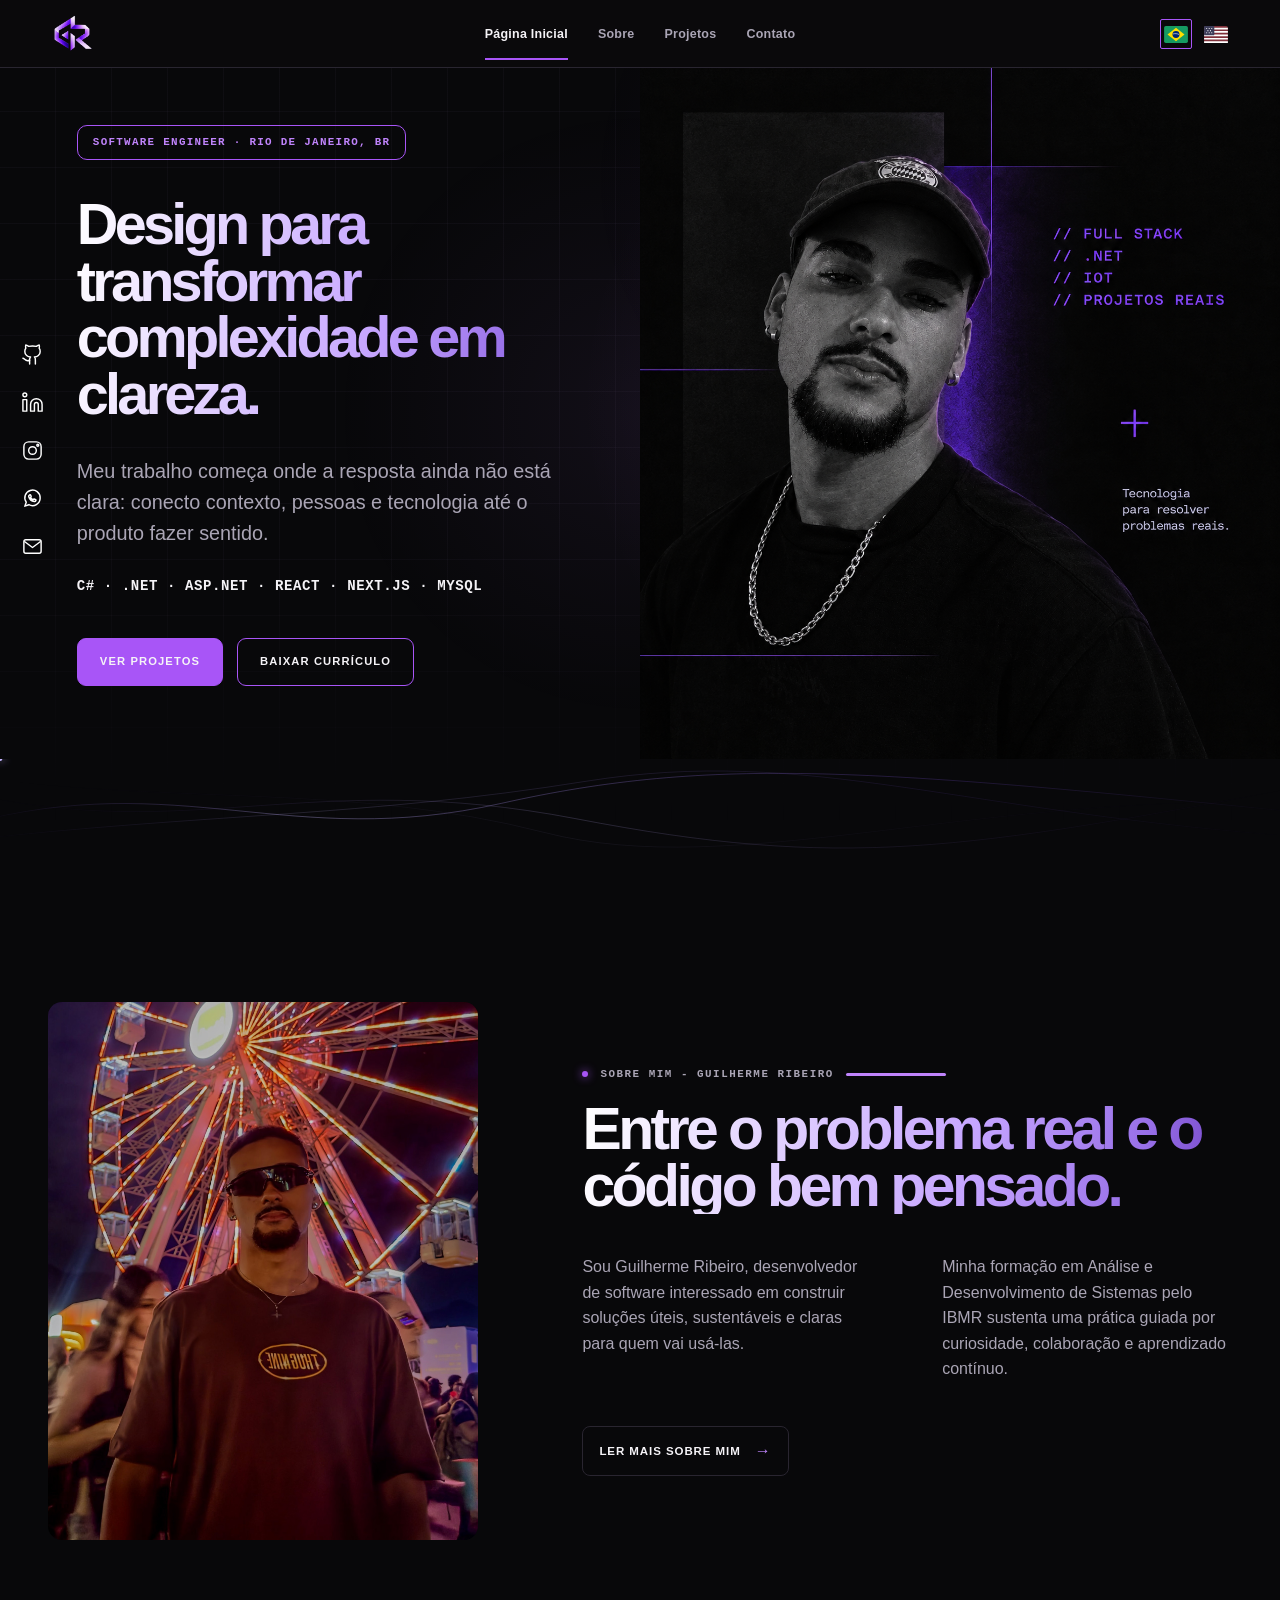
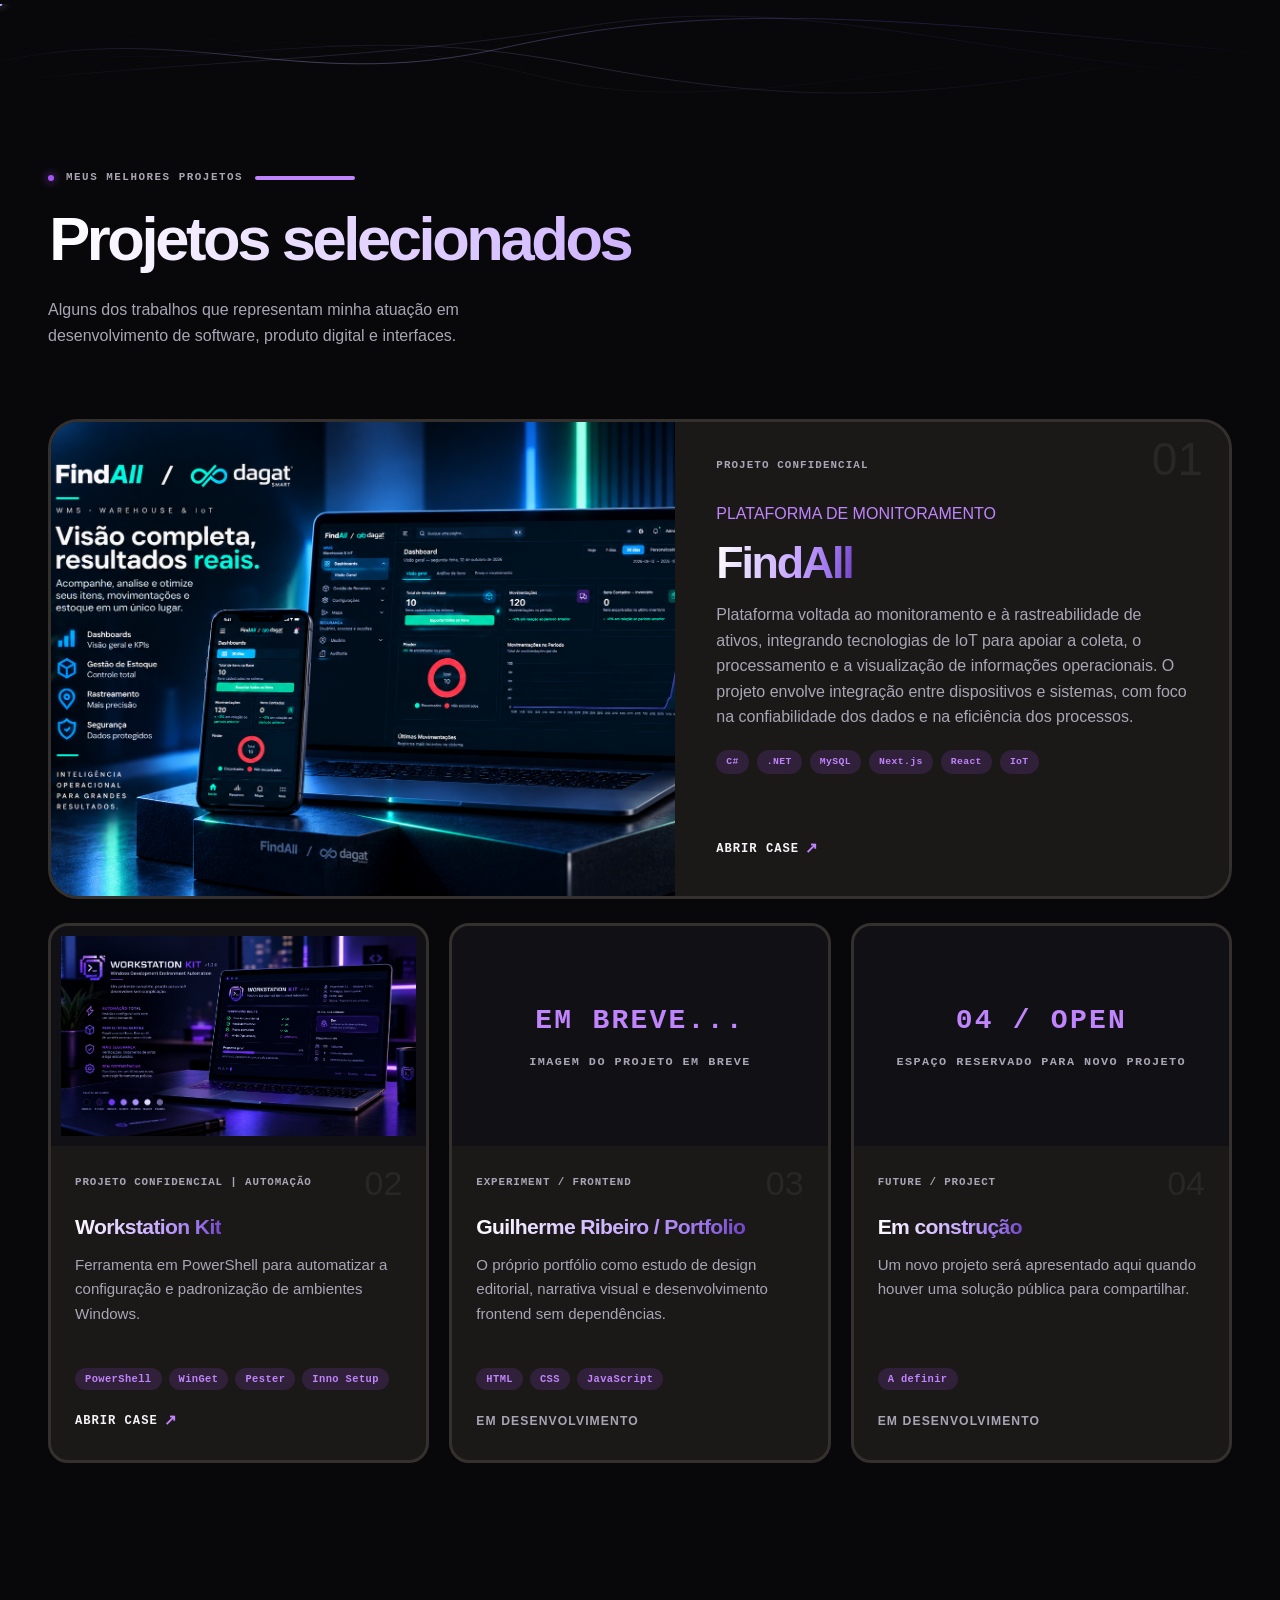
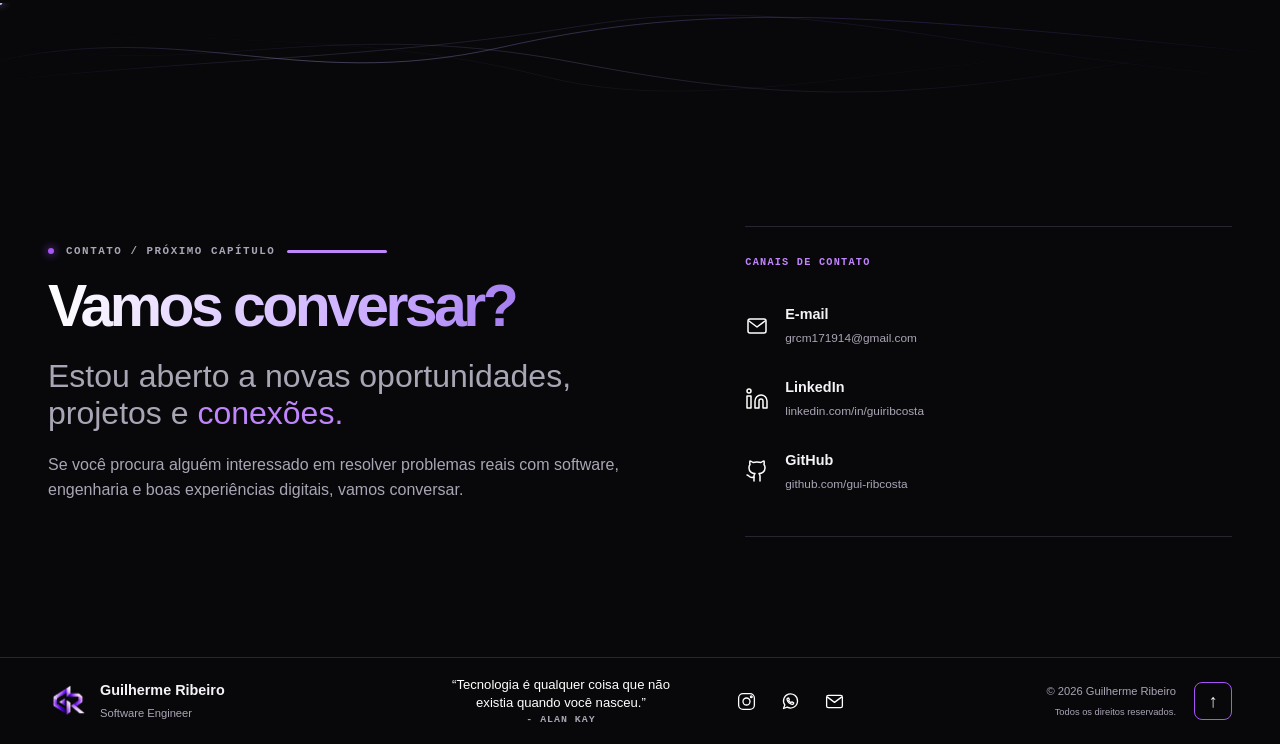
==== commit f766e450: "fix: corrigir navegação dos cartões de projetos em desenvolvimento" ====
--- a/index.html
+++ b/index.html
@@ -181,7 +181,7 @@
             <h3 class="title-gradient" data-i18n="projects.portfolio.title">Em Breve</h3>
             <p class="project-description" data-i18n="projects.portfolio.description">Em breve</p>
             <div class="project-tags" aria-label="Tecnologias utilizadas" data-i18n-aria="projects.tagsAria"><span>HTML</span><span>CSS</span><span>JavaScript</span></div>
-            <a class="project-link project-case-link" href="projetos/workstation.html" aria-label="Abrir case" data-i18n="projects.caseLink" data-i18n-aria="projects.caseLink">Abrir case <span class="case-arrow" aria-hidden="true">↗</span></a>
+            <span class="project-link project-link-disabled" data-i18n="projects.linkPending">Em desenvolvimento</span>
           </article>
           <article class="project-card">
             <div class="project-cover project-cover-placeholder"><span class="cover-mark">04 / OPEN</span><span data-i18n="projects.futureImage">Espaço reservado para novo projeto</span></div>
@@ -189,7 +189,7 @@
             <h3 class="title-gradient" data-i18n="projects.future.title">Em construção</h3>
             <p class="project-description" data-i18n="projects.future.description">Um novo projeto será apresentado aqui quando houver uma solução pública para compartilhar.</p>
             <div class="project-tags" aria-label="Tecnologias utilizadas" data-i18n-aria="projects.tagsAria"><span data-i18n="projects.future.tag">A definir</span></div>
-            <a class="project-link project-case-link" href="#" aria-label="Abrir case" data-i18n="projects.caseLink" data-i18n-aria="projects.caseLink">Abrir case <span class="case-arrow" aria-hidden="true">↗</span></a>
+            <span class="project-link project-link-disabled" data-i18n="projects.linkPending">Em desenvolvimento</span>
           </article>
         </div>
       </section>
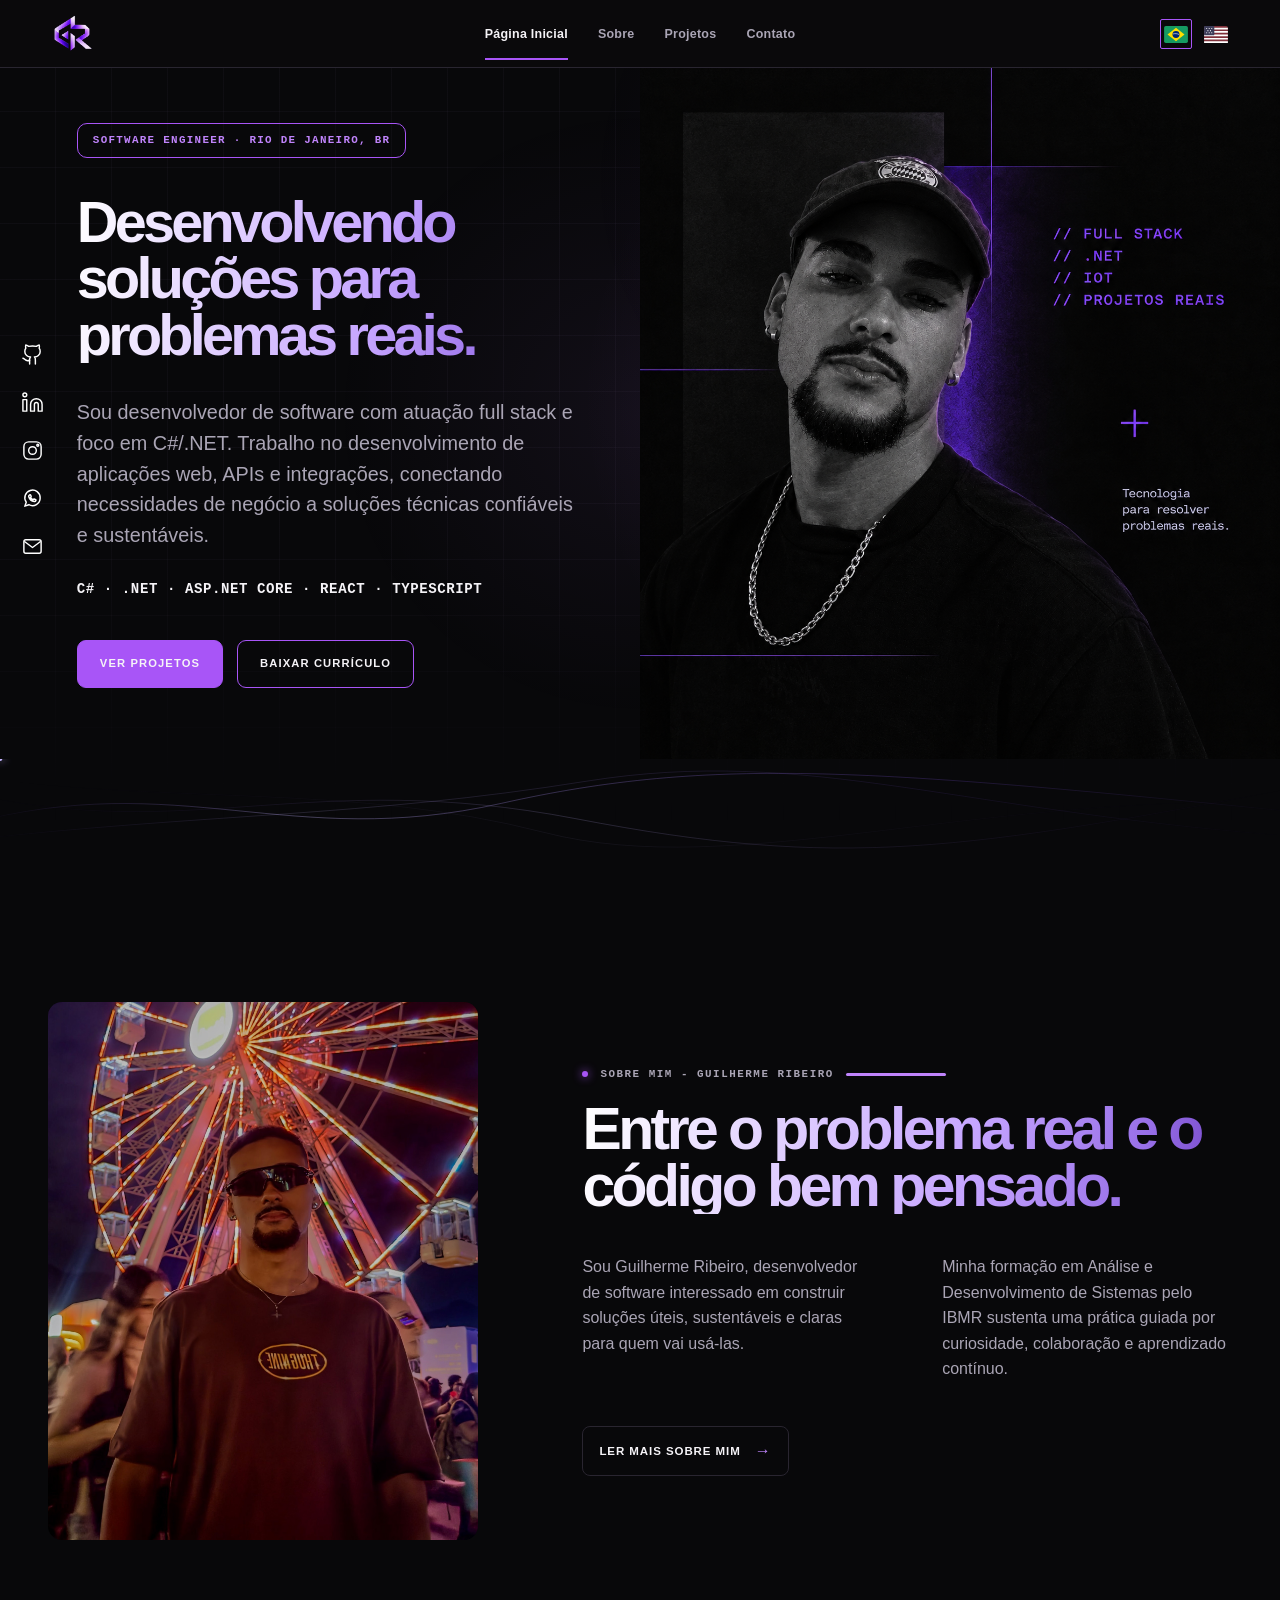
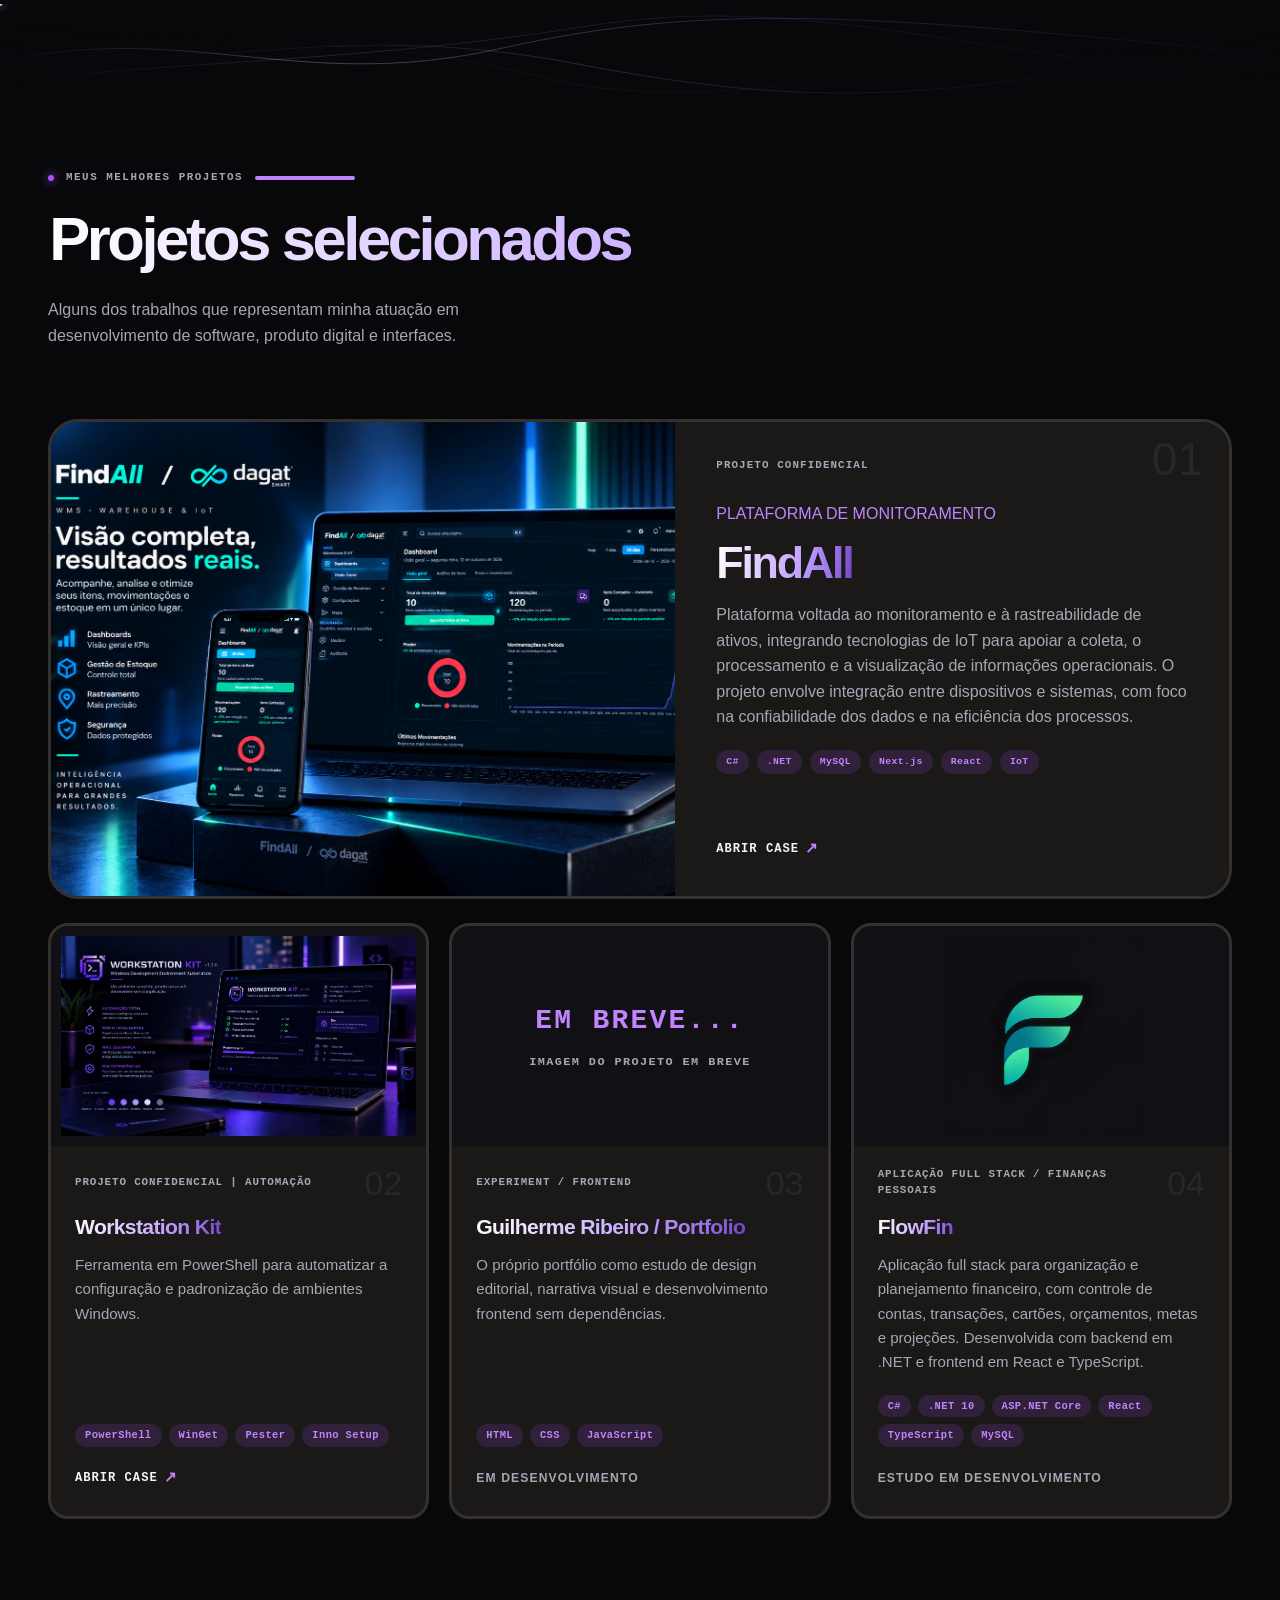
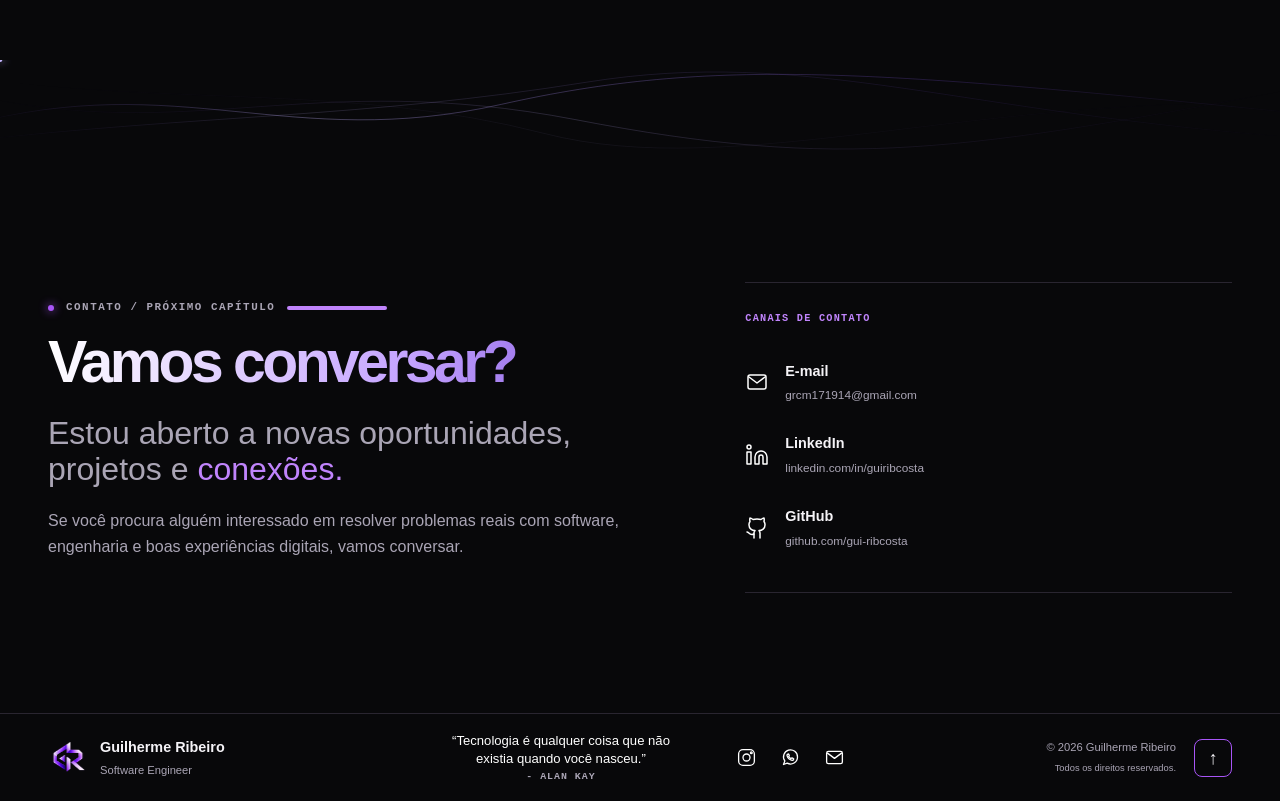
==== commit fe22a9a9: "feat: atualizar apresentação profissional e adicionar FlowFin" ====
--- a/index.html
+++ b/index.html
@@ -38,10 +38,10 @@
     <main>
       <section class="hero section-grid" id="inicio">
         <div class="hero-copy">
-          <p class="hero-identification" data-i18n="hero.eyebrow">SOFTWARE ENGINEER · RIO DE JANEIRO, BR</p>
-          <h1 class="title-gradient" data-i18n="hero.title">Design para transformar<br>complexidade em <em>clareza.</em></h1>
-          <p class="hero-lead" data-i18n="hero.lead">Meu trabalho começa onde a resposta ainda não está clara: conecto contexto, pessoas e tecnologia até o produto fazer sentido.</p>
-          <p class="hero-technologies" data-i18n="hero.technologies">C# · .NET · ASP.NET · REACT · NEXT.JS · MYSQL</p>
+          <p class="hero-identification" data-i18n="hero.eyebrow">SOFTWARE DEVELOPER · FULL STACK · RIO DE JANEIRO, BR</p>
+          <h1 class="title-gradient" data-i18n="hero.title">Desenvolvendo soluções para <em>problemas reais.</em></h1>
+          <p class="hero-lead" data-i18n="hero.lead">Sou desenvolvedor de software com atuação full stack e foco em C#/.NET. Trabalho no desenvolvimento de aplicações web, APIs e integrações, conectando necessidades de negócio a soluções técnicas confiáveis e sustentáveis.</p>
+          <p class="hero-technologies" data-i18n="hero.technologies">C# · .NET · ASP.NET CORE · REACT · TYPESCRIPT</p>
           <div class="hero-actions">
             <a class="button button-primary" href="#projetos" data-i18n="hero.primary">Ver Projetos</a>
             
@@ -102,8 +102,8 @@
           <p class="eyebrow"><span class="eyebrow-dot" aria-hidden="true"></span><span data-i18n="about.eyebrow">SOBRE MIM - GUILHERME RIBEIRO</span></p>
           <h2 class="title-gradient" data-i18n="about.title">Entre o problema real e o código bem pensado.</h2>
           <div class="intro-columns" id="sobre-detalhes">
-            <p data-i18n="about.text1">Sou Guilherme Ribeiro, desenvolvedor de software interessado em construir soluções úteis, sustentáveis e claras para quem vai usá-las.</p>
-            <p data-i18n="about.text2">Minha formação em Análise e Desenvolvimento de Sistemas pelo IBMR sustenta uma prática guiada por curiosidade, colaboração e aprendizado contínuo.</p>
+            <p data-i18n="about.text1">Sou Guilherme Ribeiro, desenvolvedor de software com atuação full stack e foco em C#/.NET.</p>
+            <p data-i18n="about.text2">Trabalho no desenvolvimento de aplicações web, APIs e integrações, conectando necessidades de negócio a soluções técnicas confiáveis e sustentáveis.</p>
           </div>
           <a class="about-more" href="sobre.html" data-i18n="about.more">Ler mais sobre mim <span aria-hidden="true">→</span></a>
         </div>
@@ -184,12 +184,12 @@
             <span class="project-link project-link-disabled" data-i18n="projects.linkPending">Em desenvolvimento</span>
           </article>
           <article class="project-card">
-            <div class="project-cover project-cover-placeholder"><span class="cover-mark">04 / OPEN</span><span data-i18n="projects.futureImage">Espaço reservado para novo projeto</span></div>
-            <div class="project-top"><span data-i18n="projects.future.category">FUTURE / PROJECT</span><span class="project-card-number">04</span></div>
-            <h3 class="title-gradient" data-i18n="projects.future.title">Em construção</h3>
-            <p class="project-description" data-i18n="projects.future.description">Um novo projeto será apresentado aqui quando houver uma solução pública para compartilhar.</p>
-            <div class="project-tags" aria-label="Tecnologias utilizadas" data-i18n-aria="projects.tagsAria"><span data-i18n="projects.future.tag">A definir</span></div>
-            <span class="project-link project-link-disabled" data-i18n="projects.linkPending">Em desenvolvimento</span>
+            <div class="project-cover"><img src="assets/images/flowfin_logo.png" alt="Logo do FlowFin" data-i18n-alt="projects.flowfin.imageAlt" loading="lazy"></div>
+            <div class="project-top"><span data-i18n="projects.flowfin.category">APLICAÇÃO FULL STACK / FINANÇAS PESSOAIS</span><span class="project-card-number">04</span></div>
+            <h3 class="title-gradient" data-i18n="projects.flowfin.title">FlowFin</h3>
+            <p class="project-description" data-i18n="projects.flowfin.description">Aplicação full stack para organização e planejamento financeiro, com controle de contas, transações, cartões, orçamentos, metas e projeções. Desenvolvida com backend em .NET e frontend em React e TypeScript.</p>
+            <div class="project-tags" aria-label="Tecnologias utilizadas" data-i18n-aria="projects.tagsAria"><span>C#</span><span>.NET 10</span><span>ASP.NET Core</span><span>React</span><span>TypeScript</span><span>MySQL</span></div>
+            <span class="project-link project-link-disabled" data-i18n="projects.flowfin.linkPending">Estudo em desenvolvimento</span>
           </article>
         </div>
       </section>
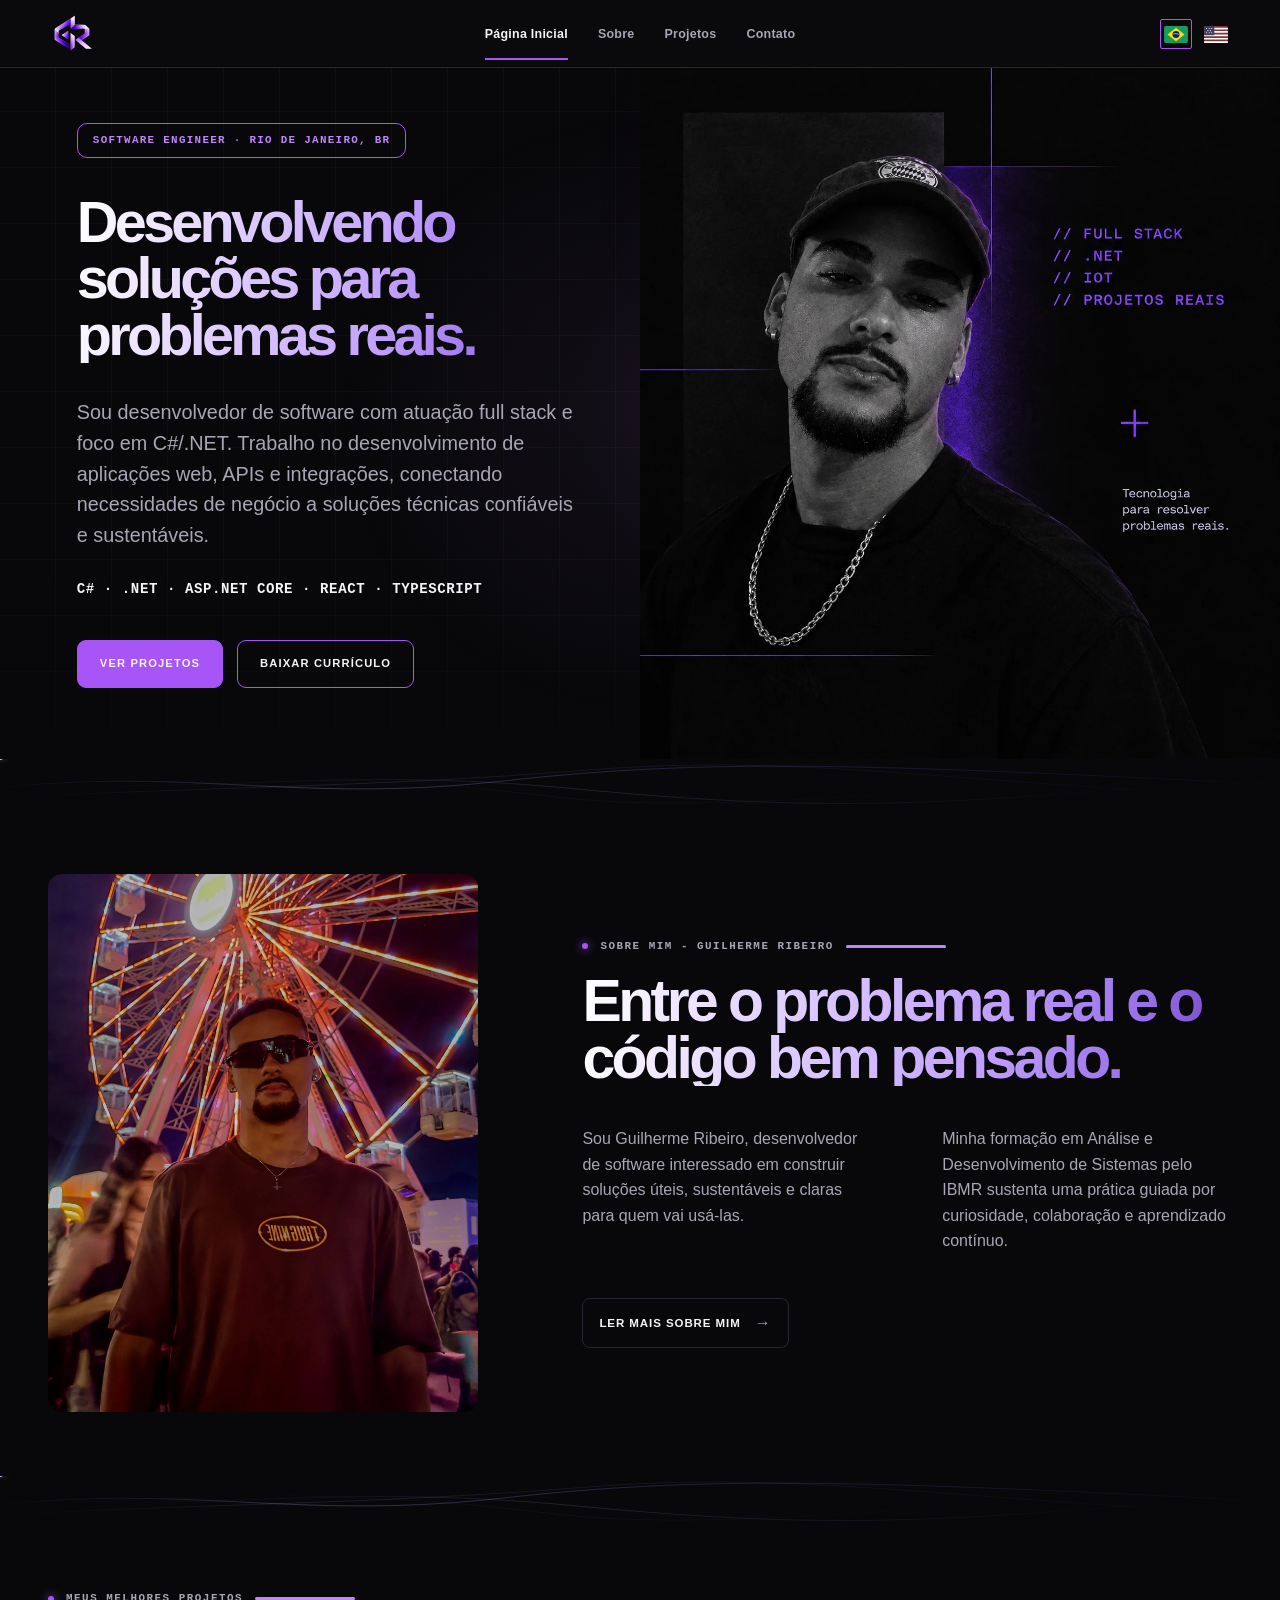
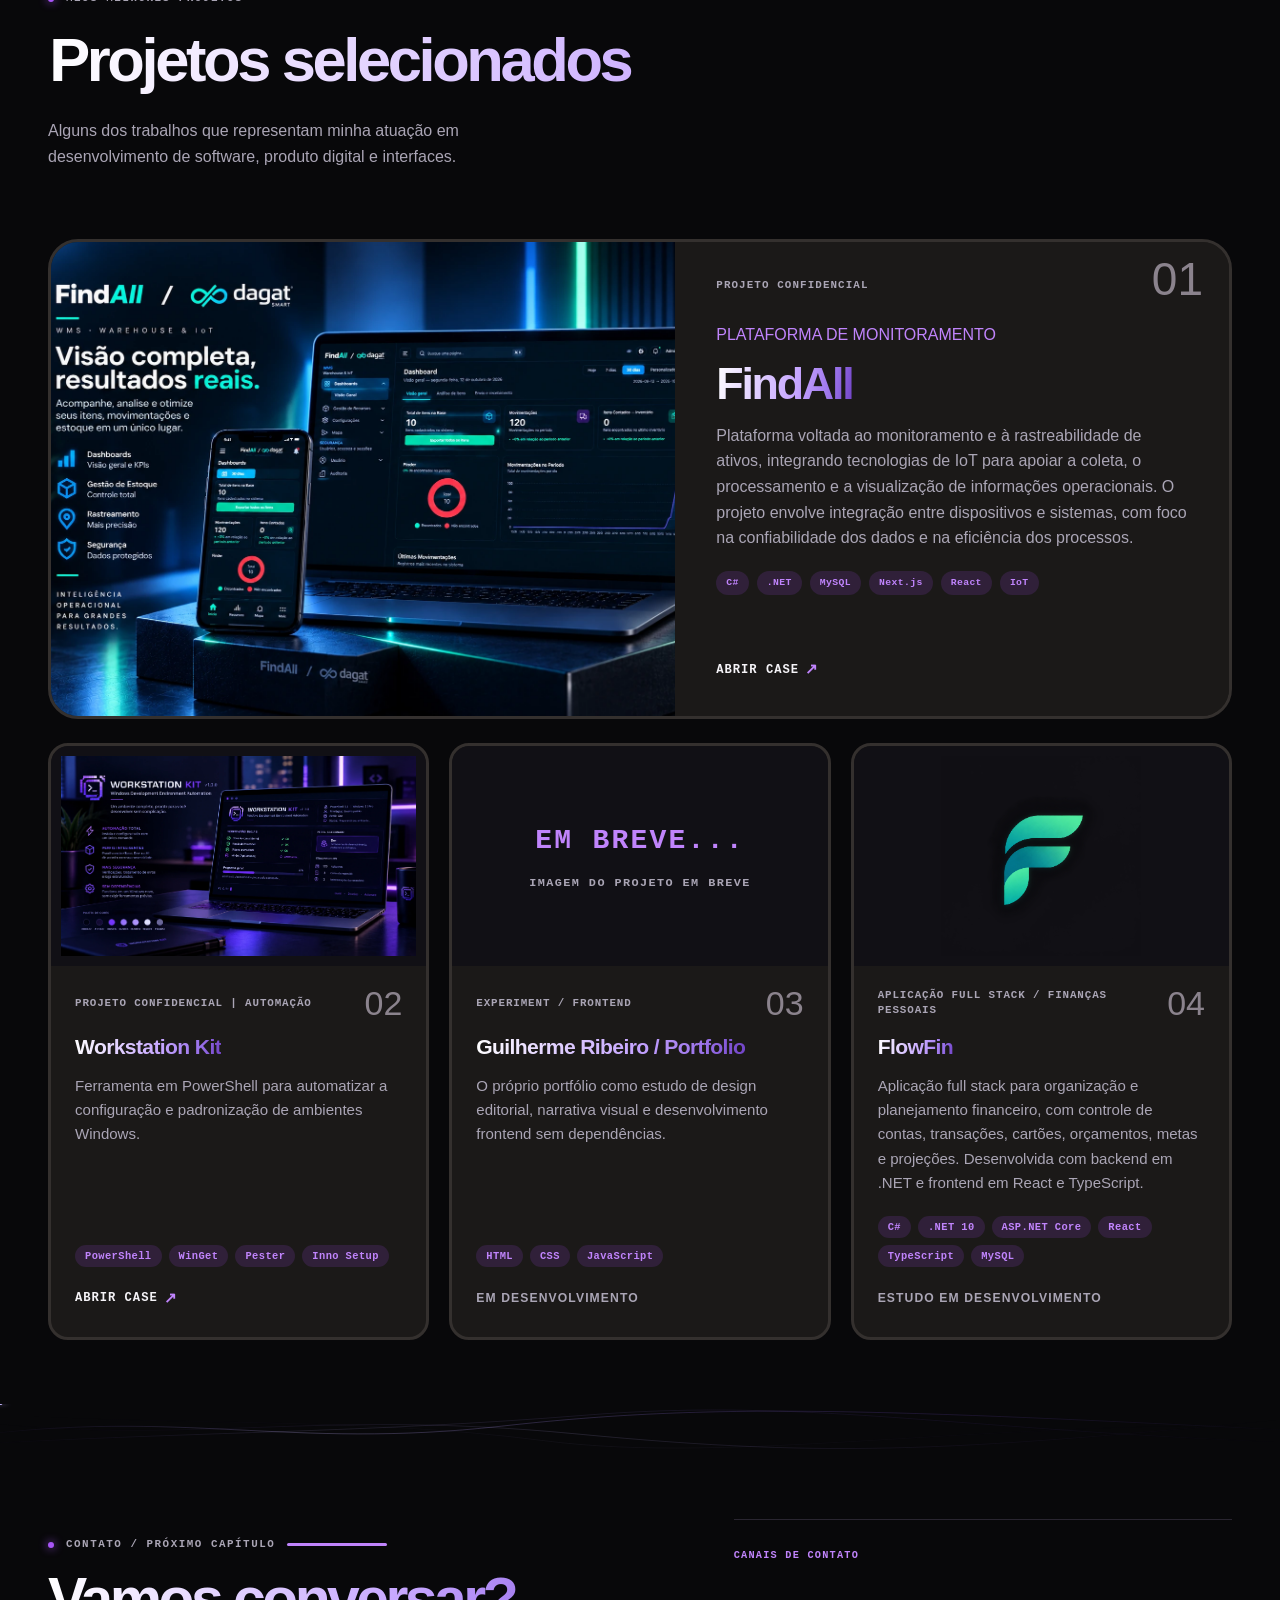
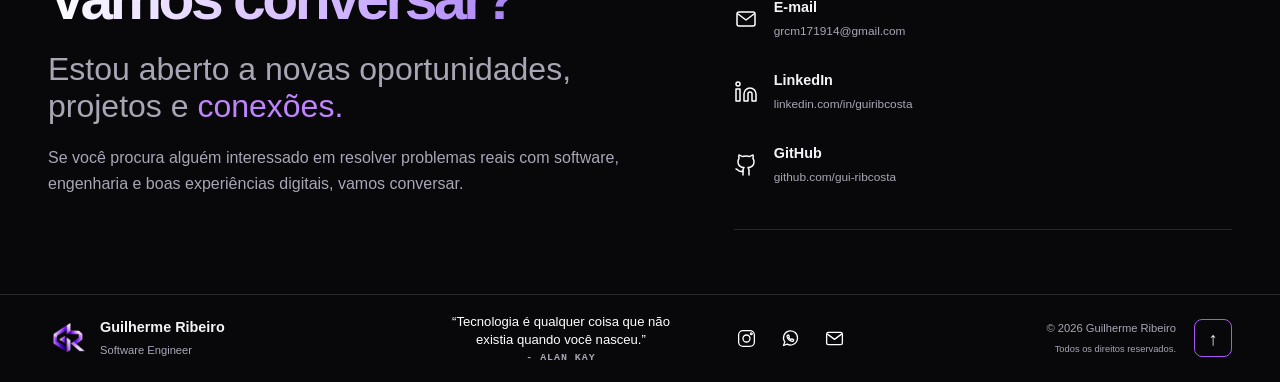
==== commit c5ec0d7e: "fix: aprimorar responsividade e qualidade do portfólio" ====
--- a/index.html
+++ b/index.html
@@ -3,20 +3,30 @@
 <head>
   <meta charset="utf-8">
   <meta name="viewport" content="width=device-width, initial-scale=1">
-  <meta name="description" content="Portfólio profissional de Guilherme Ribeiro, desenvolvedor de software.">
+  <meta name="description" content="Portfólio profissional de Guilherme Ribeiro, desenvolvedor de software." data-description-pt="Portfólio profissional de Guilherme Ribeiro, desenvolvedor de software." data-description-en="Professional portfolio of Guilherme Ribeiro, a full-stack software developer focused on C# and .NET.">
   <title>Guilherme Ribeiro | Software Engineer</title>
-  <link rel="icon" type="image/png" href="assets/images/logo.png">
+  <link rel="canonical" href="https://guilherme-ribeiro-dev.vercel.app/">
+  <meta property="og:type" content="website">
+  <meta property="og:locale" content="pt_BR">
+  <meta property="og:url" content="https://guilherme-ribeiro-dev.vercel.app/">
+  <meta property="og:title" content="Guilherme Ribeiro | Software Engineer">
+  <meta property="og:description" content="Portfólio profissional de Guilherme Ribeiro, desenvolvedor de software.">
+  <meta property="og:image" content="https://guilherme-ribeiro-dev.vercel.app/assets/images/header.png">
+  <meta property="og:image:width" content="1190">
+  <meta property="og:image:height" content="1322">
+  <link rel="icon" type="image/png" href="assets/images/favicon.png" sizes="64x64">
   <link rel="stylesheet" href="css/style.css">
 </head>
 <body>
   <div class="site-shell">
-    <div id="top"></div>
+    <div id="top" tabindex="-1"></div>
+    <a class="skip-link" href="#conteudo" data-i18n="skipLabel">Ir para o conteúdo</a>
     <header class="site-header">
       <a class="brand-logo" href="#inicio" aria-label="GR, início" data-brand-label="brandLabel">
-        <img src="assets/images/logo.png" alt="Logo geométrica GR">
+        <img src="assets/images/logo.webp" width="192" height="184" alt="Logo geométrica GR">
       </a>
       <button class="menu-toggle" type="button" aria-expanded="false" aria-controls="main-nav">
-        <span class="sr-only" data-i18n="menuLabel">Abrir menu</span>
+        <span class="sr-only" data-i18n="menuLabel">Menu principal</span>
         <span></span><span></span>
       </button>
       <nav class="main-nav" id="main-nav" aria-label="Navegação principal" data-nav-label="navigationLabel">
@@ -25,7 +35,7 @@
         <a href="#projetos" data-i18n="nav.projects">Projetos</a>
         <a href="#contato" data-i18n="nav.contact">Contato</a>
       </nav>
-      <div class="language-switcher" aria-label="Seleção de idioma" data-language-switcher-label="languageSelectorLabel">
+      <div class="language-switcher" role="group" aria-label="Seleção de idioma" data-language-switcher-label="languageSelectorLabel">
         <button class="language-button is-active" type="button" data-language="pt" data-language-label="language.pt" data-language-title="language.ptTitle" aria-label="Português" title="Português" aria-pressed="true">
           <svg class="flag-icon" viewBox="0 0 28 20" aria-hidden="true"><rect width="28" height="20" rx="2" fill="#169B62"/><path d="m14 2 10 8-10 8L4 10 14 2Z" fill="#FFDF00"/><circle cx="14" cy="10" r="4.1" fill="#002776"/><path d="M10.5 9.4c2.2-.8 4.9-.5 7.1.6" fill="none" stroke="#FFF" stroke-width=".7"/></svg><span class="sr-only">PT</span>
         </button>
@@ -35,8 +45,8 @@
       </div>
     </header>
 
-    <main>
-      <section class="hero section-grid" id="inicio">
+    <main id="conteudo" tabindex="-1">
+      <section class="hero section-grid" id="inicio" tabindex="-1">
         <div class="hero-copy">
           <p class="hero-identification" data-i18n="hero.eyebrow">SOFTWARE DEVELOPER · FULL STACK · RIO DE JANEIRO, BR</p>
           <h1 class="title-gradient" data-i18n="hero.title">Desenvolvendo soluções para <em>problemas reais.</em></h1>
@@ -57,7 +67,7 @@
           </div>
         </div>
         <div class="hero-photo">
-          <img src="assets/images/header.png" alt="Retrato profissional de Guilherme Ribeiro" data-i18n-alt="hero.photoAlt">
+          <img src="assets/images/header.webp" width="1190" height="1322" fetchpriority="high" alt="Retrato profissional de Guilherme Ribeiro" data-i18n-alt="hero.photoAlt">
         </div>
       </section>
 
@@ -94,9 +104,9 @@
         </svg>
       </div>
 
-      <section class="intro section-grid" id="sobre">
+      <section class="intro section-grid" id="sobre" tabindex="-1">
         <div class="intro-photo">
-          <img src="assets/images/sobre.jpg" alt="Retrato de Guilherme Ribeiro" data-i18n-alt="about.photoAlt">
+          <img src="assets/images/sobre.webp" width="1702" height="2336" loading="lazy" alt="Retrato de Guilherme Ribeiro" data-i18n-alt="about.photoAlt">
         </div>
         <div class="intro-content">
           <p class="eyebrow"><span class="eyebrow-dot" aria-hidden="true"></span><span data-i18n="about.eyebrow">SOBRE MIM - GUILHERME RIBEIRO</span></p>
@@ -126,7 +136,7 @@
         </svg>
       </div>
 
-      <section class="projects section-grid" id="projetos">
+      <section class="projects section-grid" id="projetos" tabindex="-1">
         <div class="projects-heading">
           <div>
             <p class="eyebrow"><span class="eyebrow-dot" aria-hidden="true"></span><span data-i18n="projects.eyebrow">MEUS MELHORES PROJETOS</span></p>
@@ -135,9 +145,9 @@
           </div>
         </div>
         <article class="project-feature">
-          <a class="project-card-overlay" href="projetos/findall.html" data-i18n-aria="projects.findall.cardLink" aria-label="Abrir estudo de caso do FindAll"></a>
+          <a class="project-card-overlay" tabindex="-1" href="projetos/findall.html" data-i18n-aria="projects.findall.cardLink" aria-label="Abrir estudo de caso do FindAll"></a>
           <div class="project-cover project-cover-logo">
-            <img src="assets/images/findall_logo.png" alt="Logo FindAll" data-i18n-alt="projects.findall.imageAlt">
+            <img src="assets/images/findall_logo.webp" width="1330" height="995" loading="lazy" alt="Logo FindAll" data-i18n-alt="projects.findall.imageAlt">
           </div>
           <div class="project-feature-info">
             <span class="project-feature-number" aria-hidden="true">01</span>
@@ -146,14 +156,14 @@
             <h3 class="title-gradient" data-i18n="projects.findall.title">FindAll</h3>
             <p class="project-description" data-i18n="projects.findall.description">Plataforma voltada ao monitoramento e à rastreabilidade de ativos, integrando tecnologias de IoT para apoiar a coleta, o processamento e a visualização de informações operacionais. O projeto envolve integração entre dispositivos e sistemas, com foco na confiabilidade dos dados e na eficiência dos processos.</p>
             <div class="project-tags"><span>C#</span><span>.NET</span><span>MySQL</span><span>Next.js</span><span>React</span><span>IoT</span></div>
-            <a class="project-link project-case-link" href="projetos/findall.html" data-i18n="projects.findall.caseLink">Abrir case <span class="case-arrow" aria-hidden="true">↗</span></a>
+            <a class="project-link project-case-link" href="projetos/findall.html" data-i18n="projects.findall.caseLink" data-i18n-aria="projects.findall.caseLinkLabel" aria-label="Abrir case do FindAll">Abrir case <span class="case-arrow" aria-hidden="true">↗</span></a>
           </div>
         </article>
         <div class="project-list">
           <article class="project-card">
             <div class="project-cover">
               <img
-                src="assets/images/workstation_002.png"
+                src="assets/images/workstation_002.webp" width="1670" height="942"
                 alt="Logo do Workstation Kit"
                 data-i18n-alt="projects.workstation.imageAlt"
                 loading="lazy"
@@ -173,10 +183,10 @@
               <span>Pester</span>
               <span>Inno Setup</span>
             </div>
-            <a class="project-link project-case-link" href="projetos/workstation.html" aria-label="Abrir case" data-i18n="projects.caseLink" data-i18n-aria="projects.caseLink">Abrir case <span class="case-arrow" aria-hidden="true">↗</span></a>
+            <a class="project-link project-case-link" href="projetos/workstation.html" aria-label="Abrir case do Workstation Kit" data-i18n="projects.caseLink" data-i18n-aria="projects.workstation.cardLink">Abrir case <span class="case-arrow" aria-hidden="true">↗</span></a>
           </article>
           <article class="project-card">
-            <div class="project-cover project-cover-placeholder"><span class="cover-mark">EM BREVE...</span><span data-i18n="projects.imagePending">Imagem do projeto em breve</span></div>
+            <div class="project-cover project-cover-placeholder"><span class="cover-mark" data-i18n="projects.coverPending">EM BREVE...</span><span data-i18n="projects.imagePending">Imagem do projeto em breve</span></div>
             <div class="project-top"><span data-i18n="projects.portfolio.category">EXPERIMENT / FRONTEND</span><span class="project-card-number">03</span></div>
             <h3 class="title-gradient" data-i18n="projects.portfolio.title">Em Breve</h3>
             <p class="project-description" data-i18n="projects.portfolio.description">Em breve</p>
@@ -211,7 +221,7 @@
         </svg>
       </div>
 
-      <section class="contact section-grid" id="contato">
+      <section class="contact section-grid" id="contato" tabindex="-1">
         <div class="contact-content">
           <p class="eyebrow"><span class="eyebrow-dot" aria-hidden="true"></span><span data-i18n="contact.eyebrow">CONTATO / PRÓXIMO CAPÍTULO</span></p>
           <h2 class="title-gradient" data-i18n="contact.title">Vamos <em>conversar?</em></h2>
@@ -220,15 +230,15 @@
         </div>
         <div class="contact-details">
           <p class="contact-details-label" data-i18n="contact.channels">CANAIS DE CONTATO</p>
-          <a class="contact-item" href="mailto:grcm171914@gmail.com" aria-label="E-mail">
+          <a class="contact-item" href="mailto:grcm171914@gmail.com">
             <svg viewBox="0 0 24 24" aria-hidden="true"><rect x="3" y="5" width="18" height="14" rx="2"/><path d="m4 7 8 6 8-6"/></svg>
             <span><strong data-i18n="contact.email">E-mail</strong><small>grcm171914@gmail.com</small></span>
           </a>
-          <a class="contact-item" href="https://www.linkedin.com/in/guiribcosta" target="_blank" rel="noopener noreferrer" aria-label="LinkedIn">
+          <a class="contact-item" href="https://www.linkedin.com/in/guiribcosta" target="_blank" rel="noopener noreferrer">
             <svg viewBox="0 0 24 24" aria-hidden="true"><path d="M16 8a6 6 0 0 1 6 6v7h-4v-7a2 2 0 0 0-2-2 2 2 0 0 0-2 2v7h-4v-7a6 6 0 0 1 6-6z"/><rect x="2" y="9" width="4" height="12"/><circle cx="4" cy="4" r="2"/></svg>
             <span><strong>LinkedIn</strong><small>linkedin.com/in/guiribcosta</small></span>
           </a>
-          <a class="contact-item" href="https://github.com/gui-ribcosta" target="_blank" rel="noopener noreferrer" aria-label="GitHub">
+          <a class="contact-item" href="https://github.com/gui-ribcosta" target="_blank" rel="noopener noreferrer">
             <svg viewBox="0 0 24 24" aria-hidden="true"><path d="M15 22v-4a4.8 4.8 0 0 0-1-3.5c3 0 6-2 6-5.5.08-1.25-.27-2.48-1-3.5.28-1.15.28-2.35 0-3.5 0 0-1 0-3 1.5-2.64-.5-5.36-.5-8 0C6 2 5 2 5 2c-.3 1.15-.3 2.35 0 3.5A5.403 5.403 0 0 0 4 9c0 3.5 3 5.5 6 5.5-.39.49-.68 1.05-.85 1.65-.17.6-.22 1.23-.15 1.85v4"/><path d="M9 18c-4.51 2-5-2-7-2"/></svg>
             <span><strong>GitHub</strong><small>github.com/gui-ribcosta</small></span>
           </a>
@@ -236,7 +246,7 @@
       </section>
     </main>
 
-<aside class="social-rail" aria-label="Redes e contato">
+<aside class="social-rail" aria-label="Redes e contato" data-i18n-aria="socialLabel">
   <a class="social-rail-link"
      href="https://github.com/gui-ribcosta"
      target="_blank"
@@ -291,8 +301,8 @@
      href="mailto:grcm171914@gmail.com"
      target="_blank"
      rel="noopener noreferrer"
-     aria-label="E-mail"
-     data-tooltip="E-mail">
+     aria-label="E-mail" data-i18n-aria="contact.email"
+     data-tooltip="E-mail" data-i18n-tooltip="contact.email">
     <svg viewBox="0 0 24 24" aria-hidden="true">
       <rect x="3" y="5" width="18" height="14" rx="2"/>
       <path d="m4 7 8 6 8-6"/>
@@ -302,8 +312,8 @@
 
     <footer class="site-footer">
       <div class="footer-identity">
-        <a class="footer-logo" href="#inicio" aria-label="GR, início">
-          <img src="assets/images/logo.png" alt="Logo geométrica GR">
+        <a class="footer-logo" href="#inicio" aria-label="GR, início" data-i18n-aria="brandLabel">
+          <img src="assets/images/logo.webp" width="192" height="184" alt="Logo geométrica GR">
         </a>
         <div>
           <strong>Guilherme Ribeiro</strong>
@@ -315,7 +325,7 @@
           <p class="footer-quote" data-i18n="footer.quote">“Tecnologia é qualquer coisa que não<br>existia quando você nasceu.”</p>
           <span class="footer-quote-author">- Alan Kay</span>
         </div>
-        <div class="footer-socials" aria-label="Redes e contato">
+        <div class="footer-socials" role="group" aria-label="Redes e contato" data-i18n-aria="socialLabel">
           <a class="social-link"
              href="https://www.instagram.com/gui_ribecosta/"
              target="_blank"
@@ -336,8 +346,8 @@
              href="mailto:grcm171914@gmail.com"
              target="_blank"
              rel="noopener noreferrer"
-             aria-label="E-mail"
-             data-tooltip="E-mail">
+             aria-label="E-mail" data-i18n-aria="contact.email"
+             data-tooltip="E-mail" data-i18n-tooltip="contact.email">
             <svg viewBox="0 0 24 24" aria-hidden="true"><rect x="3" y="5" width="18" height="14" rx="2"/><path d="m4 7 8 6 8-6"/></svg>
           </a>
         </div>
--- a/css/style.css
+++ b/css/style.css
@@ -20,7 +20,7 @@
   --text-meta: .68rem;
   --max-width: 1280px;
   --header-height: 68px;
-  --transition-height: clamp(84px, 8vw, 104px);
+  --transition-height: clamp(28px, 4vw, 56px);
   --transition-line-opacity: .46;
 }
 
@@ -37,7 +37,7 @@
 .about-section,
 .about-future,
 .about-closing {
-  scroll-margin-top: calc(var(--header-height) + 24px);
+  scroll-margin-top: 8px;
 }
 #top {
   scroll-margin-top: 0;
@@ -70,6 +70,8 @@
 .language-button:hover, .language-button:focus-visible { filter: grayscale(0); transform: translateY(-1px); }
 .language-button.is-active { border-color: var(--purple); filter: grayscale(0); }
 .menu-toggle { display: none; background: none; border: 0; }
+.skip-link { position: fixed; top: 8px; left: 8px; z-index: 20; padding: 8px 12px; background: var(--bg-secondary); color: var(--text); transform: translateY(-150%); }
+.skip-link:focus { transform: none; }
 .section-grid { position: relative; }
 .section-transition {
   position: relative;
@@ -188,10 +190,10 @@
 .label-bottom { bottom: 15%; left: 0; writing-mode: vertical-rl; transform: rotate(180deg); }
 .visual-index { position: absolute; right: 7%; bottom: 10%; color: var(--purple-light); }
 .visual-index span { color: var(--text-muted); margin: 0 8px; }
-.intro, .contact { display: grid; grid-template-columns: 180px minmax(0, 1fr); gap: 70px; padding-top: clamp(100px, 11vw, 150px); padding-bottom: clamp(56px, 5vw, 76px); }
+.intro, .contact { display: grid; padding-block: clamp(36px, 5vw, 72px); }
 .intro { grid-template-columns: minmax(280px, .42fr) minmax(0, .58fr); gap: clamp(40px, 5vw, 64px); align-items: center; }
 .intro-photo { min-width: 0; width: 100%; max-width: 430px; justify-self: start; }
-.intro-photo img { width: 100%; aspect-ratio: 4 / 5; display: block; border-radius: 14px; object-fit: cover; object-position: center 35%; }
+.intro-photo img { width: 100%; height: auto; aspect-ratio: 4 / 5; display: block; border-radius: 14px; object-fit: cover; object-position: center 35%; }
 .section-marker { padding-top: 8px; color: var(--text-muted); }
 .intro-content { min-width: 0; max-width: 940px; }
 .intro-content h2, .contact-content h2 { max-width: 760px; font-size: clamp(2.35rem, 4.6vw, 4.6rem); line-height: .97; margin: 18px 0 40px; }
@@ -212,7 +214,7 @@
 .about-more { width: fit-content; display: inline-flex; gap: 14px; align-items: center; margin-top: 28px; padding: 11px 16px; border: 1px solid var(--border); border-radius: 8px; color: var(--text); font-size: .72rem; font-weight: 700; letter-spacing: .08em; text-transform: uppercase; transition: border-color .2s ease, color .2s ease, transform .2s ease; }
 .about-more span { color: var(--purple-light); font-size: 1rem; }
 .about-more:hover, .about-more:focus-visible { border-color: var(--purple); color: var(--purple-light); transform: translateY(-2px); }
-.projects { padding-top: clamp(48px, 5vw, 72px); padding-bottom: clamp(100px, 11vw, 150px); }
+.projects { padding-block: clamp(36px, 5vw, 72px); }
 .about-page .about-section,
 .about-page .about-future,
 .about-page .about-closing,
@@ -228,7 +230,7 @@
 .project-cover-logo img { display: block; width: 100%; height: 100%; min-width: 0; min-height: 0; object-fit: cover; object-position: center center; }
 .cover-mark { color: var(--purple-light); font-size: clamp(1.4rem, 3vw, 2.6rem); letter-spacing: .08em; }
 .project-feature-info { position: relative; z-index: 1; display: flex; flex-direction: column; justify-content: flex-start; min-width: 0; padding: 36px clamp(28px, 3.2vw, 46px); background: #1B1918; pointer-events: none; }
-.project-feature-number { position: absolute; top: 14px; right: 26px; color: #292725; font: 400 46px/1 var(--font-display); pointer-events: none; }
+.project-feature-number { position: absolute; top: 14px; right: 26px; color: #8B838D; font: 400 46px/1 var(--font-display); pointer-events: none; }
 .project-top { display: flex; justify-content: space-between; gap: 16px; color: var(--purple-light); font: 700 var(--text-meta)/1.4 var(--font-mono); letter-spacing: .1em; text-transform: uppercase; }
 .project-top span:last-child { color: var(--text-muted); }
 .project-label { margin: 42px 0 14px; color: var(--purple-light); }
@@ -257,7 +259,7 @@
 .project-card .cover-mark { font-size: 1.75rem; }
 .project-card .project-top { display: flex; justify-content: space-between; align-items: center; gap: 12px; margin-bottom: 14px; color: var(--text-muted); font: 600 .68rem/1.4 var(--font-mono); letter-spacing: .08em; text-transform: uppercase; }
 .project-card .project-top span:first-child { color: var(--text-muted); }
-.project-card .project-top span:last-child, .project-card .project-card-number { color: #292725; font: 400 34px/1 var(--font-display); letter-spacing: normal; opacity: 1; }
+.project-card .project-top span:last-child, .project-card .project-card-number { color: #8B838D; font: 400 34px/1 var(--font-display); letter-spacing: normal; opacity: 1; }
 .project-card h3 { position: relative; width: fit-content; min-height: 0; margin-bottom: 14px; color: var(--text); font: 700 clamp(1.3rem, 1.65vw, 1.5rem)/1.2 var(--font-display); letter-spacing: -.03em; }
 .project-card h3::after { content: ""; position: absolute; left: 0; bottom: -4px; width: 100%; height: 2px; background: #C5A4FF; transform: scaleX(0); transform-origin: left; transition: transform .25s ease; }
 .project-card:hover h3::after, .project-card:focus-within h3::after { transform: scaleX(1); }
@@ -266,7 +268,7 @@
 .project-card .project-tags span { padding: 6px 10px; border-radius: 999px; background: #302039; color: var(--purple-light); font: 700 .65rem/1 var(--font-mono); letter-spacing: .04em; }
 .project-card .project-link { margin-top: auto; font-size: .76rem; }
 .contact-content { max-width: 920px; }
-.contact { grid-template-columns: minmax(0, 1.1fr) minmax(300px, .9fr); gap: clamp(48px, 8vw, 120px); align-items: center; padding-top: 120px; padding-bottom: 120px; }
+.contact { grid-template-columns: minmax(0, 1.1fr) minmax(300px, .9fr); gap: clamp(32px, 6vw, 88px); align-items: center; }
 .contact-content h2 { max-width: 700px; margin-bottom: 24px; }
 .contact-lead em { color: var(--purple-light); font-style: normal; }
 .contact-content > p:not(.eyebrow):not(.contact-note) { max-width: 620px; color: var(--text-muted); }
@@ -281,7 +283,7 @@
 .social-rail { position: fixed; left: 16px; top: 50%; z-index: 8; display: flex; flex-direction: column; gap: 16px; transform: translateY(-50%); }
 .social-rail-link { width: 32px; height: 32px; display: grid; place-items: center; color: #FFF; }
 .social-rail-link svg { width: 23px; height: 23px; fill: none; stroke: #FFFFFF; stroke-width: 1.5; stroke-linecap: round; stroke-linejoin: round; }
-.site-footer { width: 100vw; max-width: none; margin-left: 50%; transform: translateX(-50%); display: grid; grid-template-columns: 1fr 1.25fr 1fr; gap: clamp(20px, 3vw, 40px); align-items: center; min-height: 0; padding: 18px max(48px, calc((100vw - var(--max-width)) / 2 + 48px)); border-top: 1px solid var(--border); color: var(--text-muted); font-size: .7rem; }
+.site-footer { max-width: none; display: grid; grid-template-columns: 1fr 1.25fr 1fr; gap: clamp(20px, 3vw, 40px); align-items: center; padding: 18px max(48px, calc((100% - var(--max-width)) / 2 + 48px)); border-top: 1px solid var(--border); color: var(--text-muted); font-size: .7rem; }
 .footer-identity, .footer-legal, .footer-center { min-width: 0; display: flex; align-items: center; }
 .footer-identity { gap: 12px; }
 .footer-logo { width: 40px; height: 40px; flex: 0 0 40px; }
@@ -309,29 +311,32 @@
 @keyframes energy-glow { 0%, 100% { opacity: .7; } 50% { opacity: 1; } }
 @keyframes energy-pulse-one { from { transform: translate(90px, 63px); } to { transform: translate(1110px, 55px); } }
 @keyframes energy-pulse-two { from { transform: translate(160px, 48px); } to { transform: translate(1030px, 72px); } }
+@media (max-width: 1320px) {
+  .social-rail { display: none; }
+}
 @media (max-width: 900px) {
   .site-header, main > section, .site-footer { padding-left: 28px; padding-right: 28px; }
   .main-nav { gap: 16px; }
   .hero-copy { padding: 48px 28px 56px; }
   h1 { font-size: clamp(2.7rem, 5.5vw, 3.8rem); }
-  .site-footer { grid-template-columns: 1fr 1fr; }
-  .footer-center { grid-column: 1 / -1; grid-row: 1; }
-  .footer-identity { grid-column: 1; grid-row: 2; }
-  .footer-legal { grid-column: 2; grid-row: 2; }
-  .intro { grid-template-columns: 120px minmax(0, 1fr); gap: 35px; }
-  .contact { gap: 35px; }
+  .site-footer { grid-template-columns: minmax(0, 1fr) minmax(0, 1fr); gap: 16px 24px; }
+  .footer-center { grid-column: 1 / -1; grid-row: 2; display: flex; flex-wrap: wrap; justify-content: center; gap: 12px 24px; border-top: 1px solid var(--border); padding-top: 12px; }
+  .footer-legal { grid-column: 2; grid-row: 1; gap: 12px; }
   .intro { grid-template-columns: minmax(240px, .42fr) minmax(0, .58fr); gap: 35px; }
   .contact { grid-template-columns: minmax(0, 1fr) minmax(260px, .8fr); gap: 32px; }
   .project-list { grid-template-columns: repeat(2, minmax(0, 1fr)); gap: 20px; }
   .project-card-offset { margin-top: 0; }
 }
+@media (max-width: 740px) {
+  .contact { grid-template-columns: minmax(0, 1fr); }
+}
 @media (max-width: 640px) {
   :root { --header-height: 58px; }
   .site-header { height: var(--header-height); }
   .brand-logo { width: 42px; height: 42px; }
-  .menu-toggle { grid-column: 2; justify-self: end; display: grid; gap: 5px; width: 35px; margin-right: 18px; padding: 8px 0; cursor: pointer; }
+  .menu-toggle { grid-column: 2; justify-self: end; display: grid; align-content: center; justify-items: center; gap: 5px; width: 44px; min-height: 44px; margin-right: 12px; padding: 8px 0; cursor: pointer; }
   .menu-toggle > span:not(.sr-only) { width: 25px; height: 1px; background: var(--text); transition: transform .2s ease; }
-  .main-nav { display: none; position: absolute; top: 58px; left: 0; right: 0; margin: 0; padding: 25px 28px; background: var(--bg-secondary); border-bottom: 1px solid var(--border); flex-direction: column; gap: 20px; }
+  .main-nav { display: none; position: absolute; top: 100%; left: 0; right: 0; max-height: calc(100dvh - var(--header-height)); overflow-y: auto; margin: 0; padding: 25px 28px; background: var(--bg-secondary); border-bottom: 1px solid var(--border); flex-direction: column; justify-content: flex-start; gap: 20px; }
   .main-nav.is-open { display: flex; }
   .language-switcher { grid-column: 3; }
   .hero { width: 100%; min-height: auto; display: flex; flex-direction: column; align-items: stretch; gap: 0; padding-left: 20px; padding-right: 20px; }
@@ -344,10 +349,8 @@
   .hero-actions .button { flex: 1 1 160px; justify-content: center; }
   .hero-photo { width: 100%; height: clamp(280px, 92vw, 430px); min-height: 0; align-self: center; }
   .hero-photo img { width: 100%; height: 100%; aspect-ratio: auto; object-fit: cover; }
-  :root { --transition-height: 72px; }
   .energy-line { stroke-width: .7; }
-  .intro, .contact, .section-heading { display: block; padding-top: 95px; padding-bottom: 95px; }
-  .intro { padding-bottom: 40px; }
+  .intro, .contact, .section-heading { display: block; padding-block: 32px; }
   .intro-photo { max-width: 360px; margin: 0 auto 42px; }
   .section-marker { margin-bottom: 35px; }
   .intro-content .eyebrow, .contact-content .eyebrow { margin: 0 auto 16px; justify-content: center; text-align: center; }
@@ -367,7 +370,7 @@
   }
   .intro-columns { display: flex; flex-direction: column; gap: 16px; }
   .intro-columns p { font-size: 1rem; line-height: 1.65; margin: 0; color: var(--text-muted); }
-  .projects { padding-top: 44px; padding-bottom: 95px; }
+  .projects { padding-block: 32px; }
   .projects-intro { font-size: 1rem; line-height: 1.65; margin-bottom: 32px; color: var(--text-muted); }
   .project-feature { grid-template-columns: 1fr; min-height: 0; border-radius: 22px; }
   .project-cover { min-height: 260px; }
@@ -380,38 +383,21 @@
   .project-card { min-height: 0; }
   .project-card .project-cover { height: 195px; flex: 0 0 195px; }
   .project-card > p:not(.project-label) { min-height: 0; }
-  .contact { padding-bottom: 110px; }
   .contact-lead { font-size: 1.25rem; line-height: 1.35; margin-bottom: 16px; }
   .contact-content p:not(.contact-lead):not(.eyebrow) { font-size: 1rem; line-height: 1.65; margin-bottom: 24px; color: var(--text-muted); }
-  .site-footer { min-height: 0; display: flex; flex-direction: column; align-items: center; justify-content: center; text-align: center; gap: 20px; padding: 28px 20px 32px; width: 100vw; margin-left: 50%; transform: translateX(-50%); }
-  .footer-identity { display: flex; justify-content: center; align-items: center; width: 100%; margin: 0; }
-  .footer-identity > div { display: none !important; }
-  .footer-logo { width: 42px; height: 42px; margin: 0 auto; display: block; }
-  .footer-logo img { width: 100%; height: 100%; object-fit: contain; }
-  .footer-center { display: none !important; }
-  .footer-legal { display: flex; flex-direction: column; align-items: center; justify-content: center; text-align: center; gap: 16px; width: 100%; margin: 0; }
-  .footer-legal > div { display: flex; flex-direction: column; align-items: center; gap: 4px; text-align: center; }
-  .footer-legal span { color: var(--text-muted); font-size: 0.82rem; font-weight: 500; display: block; }
-  .footer-legal small { color: var(--text-muted); font-size: 0.72rem; margin-top: 2px; display: block; }
-  .back-to-top { display: grid; place-items: center; width: 38px; height: 38px; margin: 4px auto 0; }
-  .social-rail { left: 8px; gap: 10px; }
-  .social-rail-link { width: 28px; height: 28px; }
-  .social-rail-link svg { width: 20px; height: 20px; }
+  .site-footer { display: flex; flex-direction: column; gap: 12px; padding: 20px; }
+  .footer-center { border: 0; padding: 0; }
+  .footer-quote-wrap { display: none; }
+  .footer-legal { justify-content: center; text-align: left; }
 }
 @media (max-width: 480px) {
   .site-header, main > section { padding-left: 20px; padding-right: 20px; }
   .main-nav { padding-left: 20px; padding-right: 20px; }
   .language-button { width: 28px; }
   .menu-toggle { margin-right: 10px; }
-  .intro, .contact { padding-top: 78px; padding-bottom: 78px; }
-  .intro { padding-bottom: 58px; }
   .intro-photo { margin-bottom: 32px; }
   .project-card { padding-left: 18px; padding-right: 18px; }
   .project-card .project-cover { margin-left: -18px; margin-right: -18px; }
-  .site-footer { padding: 28px 20px 32px; }
-  .footer-center { display: none !important; }
-  .footer-identity > div { display: none !important; }
-  .social-rail { top: auto; bottom: 14px; left: 50%; flex-direction: row; gap: 6px; padding: 4px 8px; border: 1px solid rgba(41, 37, 48, .9); border-radius: 999px; background: rgba(8, 8, 10, .9); transform: translateX(-50%); }
 }
 @media (prefers-reduced-motion: reduce) {
   *, *::before, *::after { scroll-behavior: auto !important; animation-duration: .01ms !important; transition-duration: .01ms !important; }
@@ -438,7 +424,7 @@
 .network-node-main text { fill: #fff; font: 700 22px Arial, sans-serif; letter-spacing: -.1em; }
 .network-label { fill: #AAA5B5; font: 700 11px var(--font-mono); letter-spacing: .15em; }
 .case-visual-caption { position: absolute; left: 28px; bottom: 24px; z-index: 2; color: var(--text-muted); font-size: .58rem; }
-.case-section { max-width: var(--max-width); margin: 0 auto; padding: clamp(92px, 10vw, 150px) 48px; border-bottom: 1px solid var(--border); }
+.case-section { max-width: var(--max-width); margin: 0 auto; padding: clamp(36px, 5vw, 72px) 48px; border-bottom: 1px solid var(--border); }
 .case-section-heading { min-width: 0; }
 .case-section-heading h2, .case-closing h2 { max-width: 720px; margin: 18px 0 28px; font-size: clamp(2.6rem, 5vw, 5.2rem); }
 .case-section-heading > p:not(.eyebrow) { max-width: 560px; color: var(--text-muted); }
@@ -478,7 +464,8 @@
 .case-page .site-footer { margin-top: 0; }
 .case-cover { max-width: var(--max-width); margin: 0 auto; padding: 48px 48px clamp(30px, 4vw, 48px); }
 .case-cover-identification, .case-section-label { color: var(--text-muted); font: 700 clamp(.72rem, 1vw, .86rem)/1.4 var(--font-mono); letter-spacing: .12em; text-transform: uppercase; }
-.case-cover-identification p, .case-section-label { margin: 0; }
+.case-cover-identification h1 { margin: 0; font: inherit; letter-spacing: inherit; }
+.case-section-label { margin: 0; }
 .case-photo-stage { min-height: clamp(360px, 48vw, 620px); display: grid; place-items: center; margin-top: clamp(38px, 4vw, 52px); overflow: hidden; border: 1px solid var(--border); border-radius: 22px; background: #111015; }
 .case-photo-stage img { display: block; width: 100%; height: clamp(360px, 48vw, 620px); object-fit: cover; object-position: center center; }
 .case-cover-divider { margin-top: clamp(28px, 4vw, 48px); border-top: 1px solid rgba(124, 58, 237, .28); }
@@ -535,7 +522,7 @@
   .case-hero { padding-top: 62px; padding-bottom: 60px; gap: 36px; }
   .case-hero h1 { font-size: clamp(2rem, 9vw, 3.2rem); }
   .case-hero-visual { min-height: 300px; border-radius: 18px; }
-  .case-section { padding-top: 82px; padding-bottom: 82px; }
+  .case-section { padding-block: 32px; }
   .case-section-heading h2, .case-closing h2 { font-size: clamp(2.45rem, 12vw, 3.7rem); }
   .case-facts { grid-template-columns: 1fr; }
   .case-facts div:nth-child(even) { padding-left: 0; border-left: 0; }
@@ -619,9 +606,9 @@
 .about-hero-media { min-width: 0; position: relative; margin: 0; padding: 0 0 28px 28px; }
 .about-hero-media::before { content: ""; position: absolute; inset: 28px 0 0 0; border: 1px solid var(--border); pointer-events: none; }
 .about-hero-media::after { content: ""; position: absolute; left: 0; bottom: 0; width: 84px; height: 84px; border-left: 1px solid var(--purple); border-bottom: 1px solid var(--purple); pointer-events: none; }
-.about-hero-media img { position: relative; z-index: 1; width: 100%; aspect-ratio: 4 / 5; display: block; object-fit: cover; object-position: center; filter: saturate(.88); }
+.about-hero-media img { position: relative; z-index: 1; width: 100%; height: auto; aspect-ratio: 4 / 5; display: block; object-fit: cover; object-position: center; filter: saturate(.88); }
 .about-hero-media figcaption { position: absolute; z-index: 2; right: -8px; bottom: 4px; color: var(--purple-light); font: 700 .7rem/1 var(--font-mono); letter-spacing: .12em; }
-.about-section { display: grid; grid-template-columns: minmax(260px, .72fr) minmax(0, 1.28fr); gap: clamp(42px, 7vw, 106px); padding-top: clamp(78px, 9vw, 128px); padding-bottom: clamp(82px, 9vw, 128px); border-top: 1px solid var(--border); }
+.about-section { display: grid; grid-template-columns: minmax(260px, .72fr) minmax(0, 1.28fr); gap: clamp(42px, 7vw, 106px); padding-block: clamp(36px, 5vw, 72px); border-top: 1px solid var(--border); }
 .about-section-heading { min-width: 0; }
 .about-section-heading h2, .about-future h2, .about-closing h2 { max-width: 660px; margin-bottom: 28px; font-size: clamp(2.5rem, 5vw, 5.2rem); line-height: 1.04; padding-block: .04em; padding-right: .08em; overflow: visible; }
 .about-section-heading > p:last-child { max-width: 390px; color: var(--text-muted); line-height: 1.72; }
@@ -649,8 +636,9 @@
 .about-closing-actions .button { min-height: 52px; border-radius: 0; }
 .about-home-link { margin-top: 38px; color: var(--text-muted); font: 700 .68rem/1.4 var(--font-mono); letter-spacing: .1em; text-transform: uppercase; border-bottom: 1px solid var(--purple); padding-bottom: 7px; }
 .about-home-link:hover, .about-home-link:focus-visible { color: var(--text); }
-.about-reveal { opacity: 0; transform: translateY(18px); transition: opacity .65s ease, transform .65s ease; }
-.about-reveal.is-visible { opacity: 1; transform: none; }
+.about-reveal.is-pending { opacity: 0; transform: translateY(18px); }
+.about-reveal { transition: opacity .65s ease, transform .65s ease; }
+.about-reveal.is-pending:focus-within { opacity: 1; transform: none; }
 @keyframes about-pulse { 0%, 100% { transform: scale(.8); opacity: .65; } 50% { transform: scale(1.25); opacity: 1; } }
 @media (max-width: 1024px) {
   .about-hero { grid-template-columns: minmax(0, 1fr) minmax(290px, .78fr); gap: 48px; }
@@ -668,7 +656,7 @@
   .about-lead { font-size: 1.05rem; line-height: 1.65; margin-bottom: 18px; }
   .about-copy { font-size: 0.98rem; line-height: 1.7; margin-bottom: 24px; }
   .about-meta { justify-content: center; }
-  .about-section { padding-top: 82px; padding-bottom: 82px; }
+  .about-section { padding-block: 36px; }
   .about-section-heading > p:last-child { font-size: 0.98rem; line-height: 1.65; max-width: 100%; }
   .about-principles { grid-template-columns: 1fr; gap: 34px; }
   .about-principle p { font-size: 0.95rem; line-height: 1.65; }
@@ -693,13 +681,14 @@
   .about-closing-actions .button { justify-content: center; }
 }
 @media (prefers-reduced-motion: reduce) {
-  .about-reveal { opacity: 1; transform: none; transition: none; }
+  .about-reveal.is-pending { opacity: 1; transform: none; transition: none; }
   .about-future-line::after { animation: none; }
 }
 
 /* About journey and technical groups */
 .about-journey-interaction { min-width: 0; }
 .about-journey-cards { display: grid; grid-template-columns: repeat(2, minmax(0, 1fr)); gap: 16px; }
+.about-journey-cards[hidden] { display: none; }
 .about-journey-card { min-width: 0; min-height: 238px; position: relative; display: flex; flex-direction: column; align-items: flex-start; padding: 26px 24px 22px; border: 1px solid var(--border); border-radius: 2px; background: rgba(20, 19, 26, .82); color: var(--text); text-align: left; cursor: pointer; overflow: hidden; transition: border-color .25s ease, background .25s ease, transform .25s ease; }
 .about-journey-card::after { content: ""; position: absolute; right: -20px; bottom: -20px; width: 92px; height: 92px; border: 1px solid rgba(168, 85, 247, .24); transform: rotate(45deg); transition: transform .25s ease, border-color .25s ease; }
 .about-journey-card:hover, .about-journey-card:focus-visible { border-color: var(--purple-dark); background: rgba(28, 24, 38, .92); transform: translateY(-3px); }
